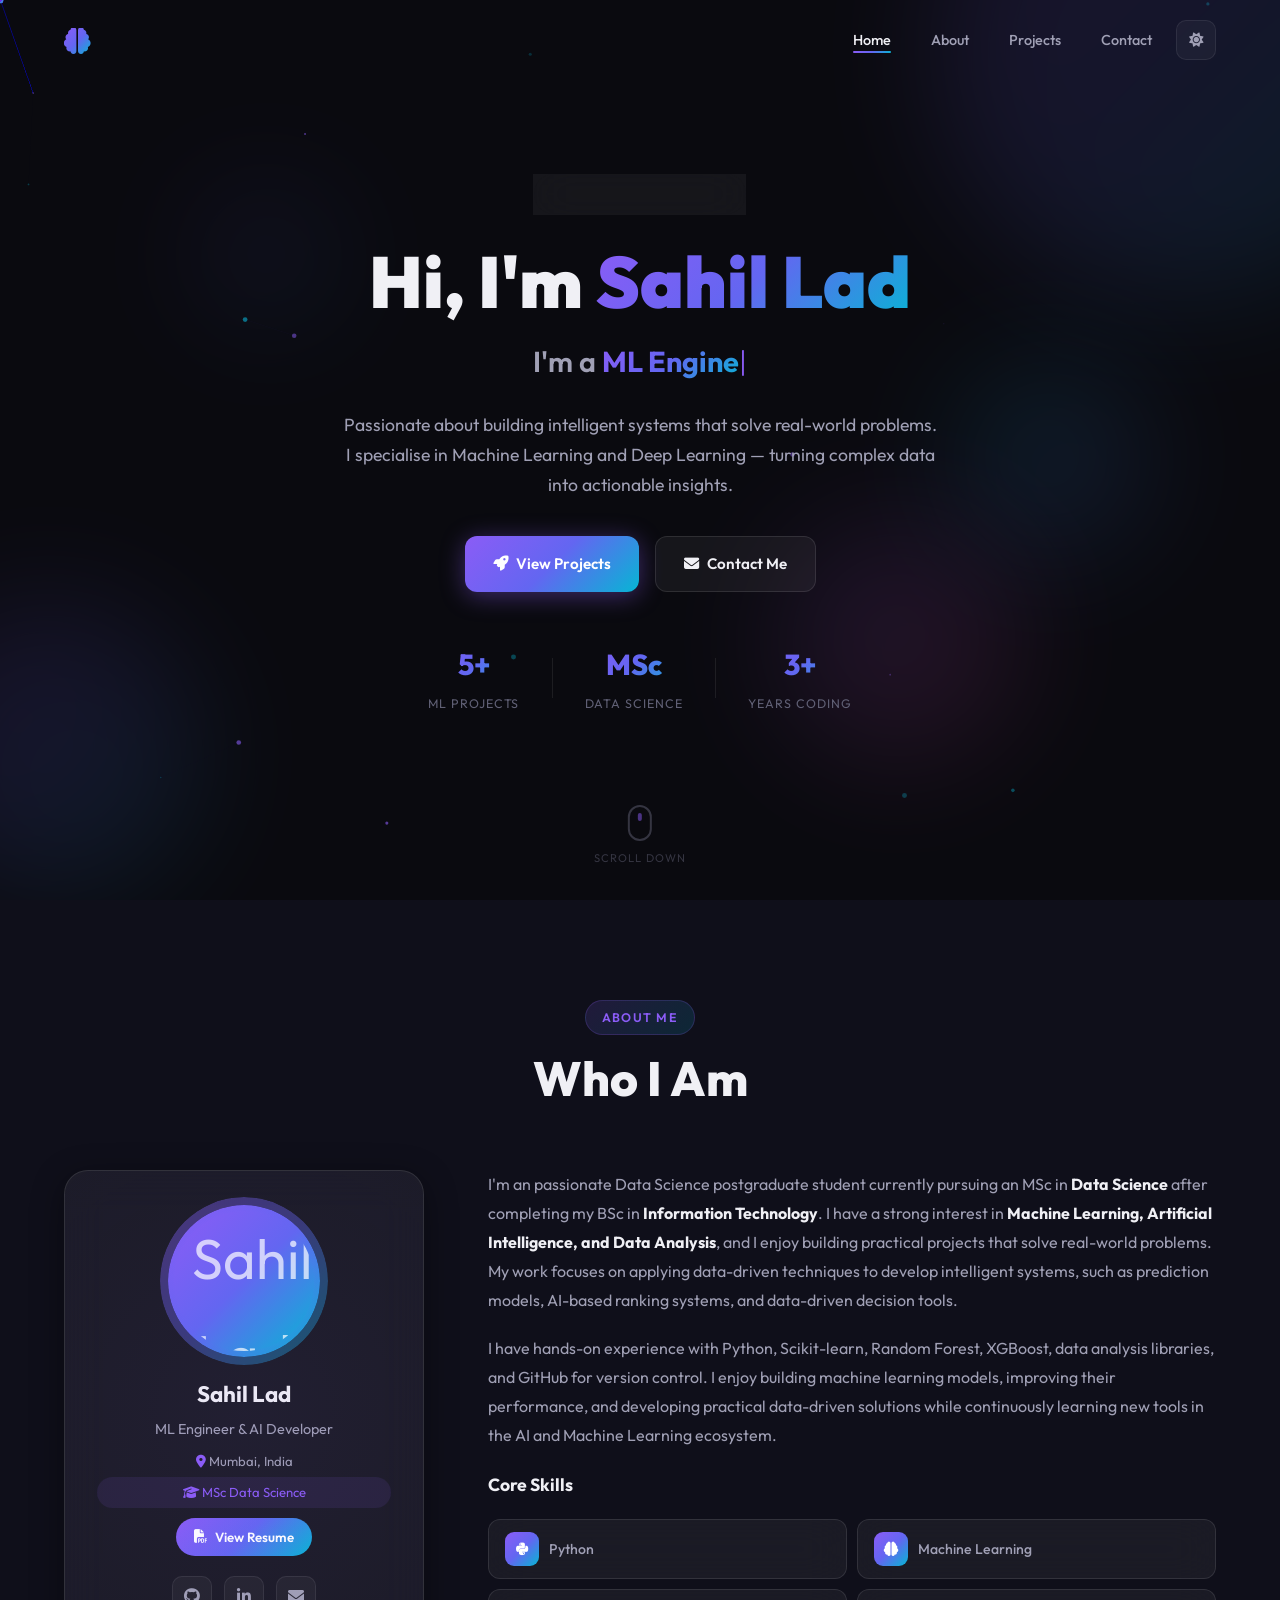
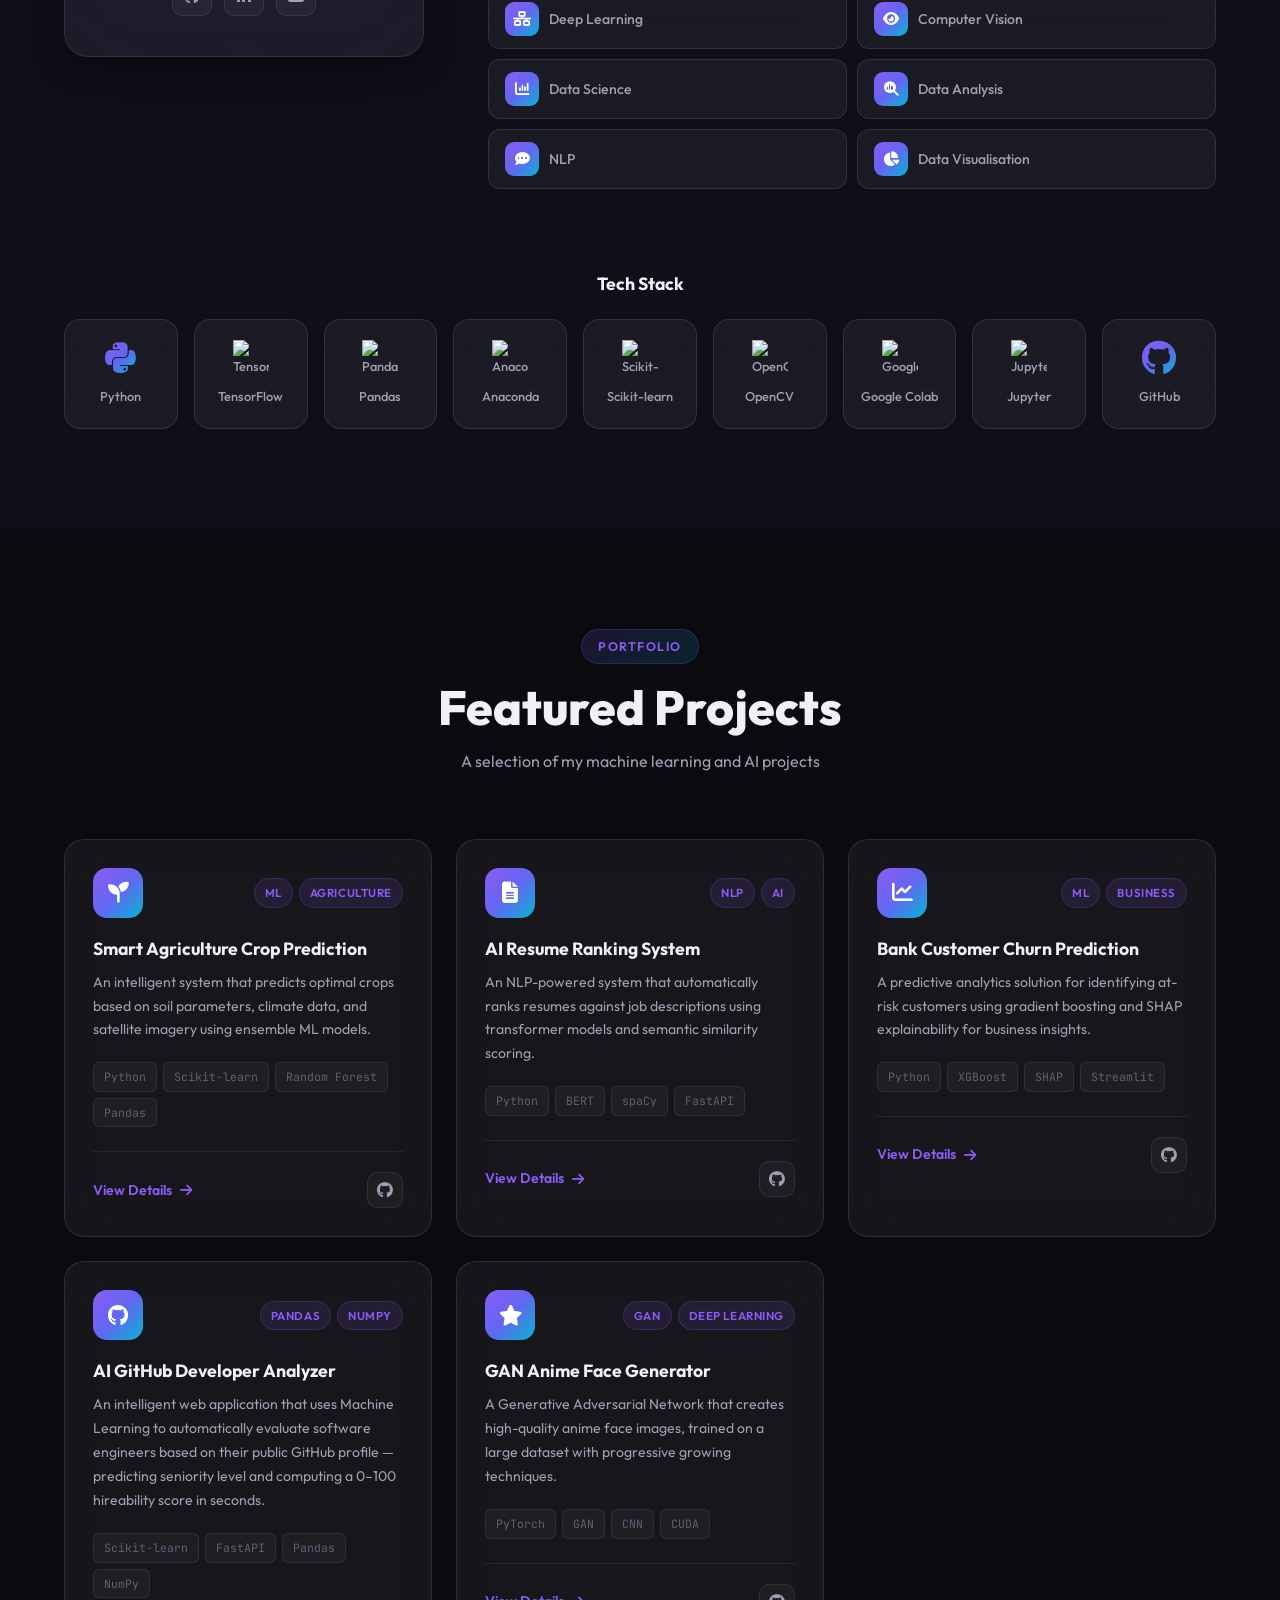
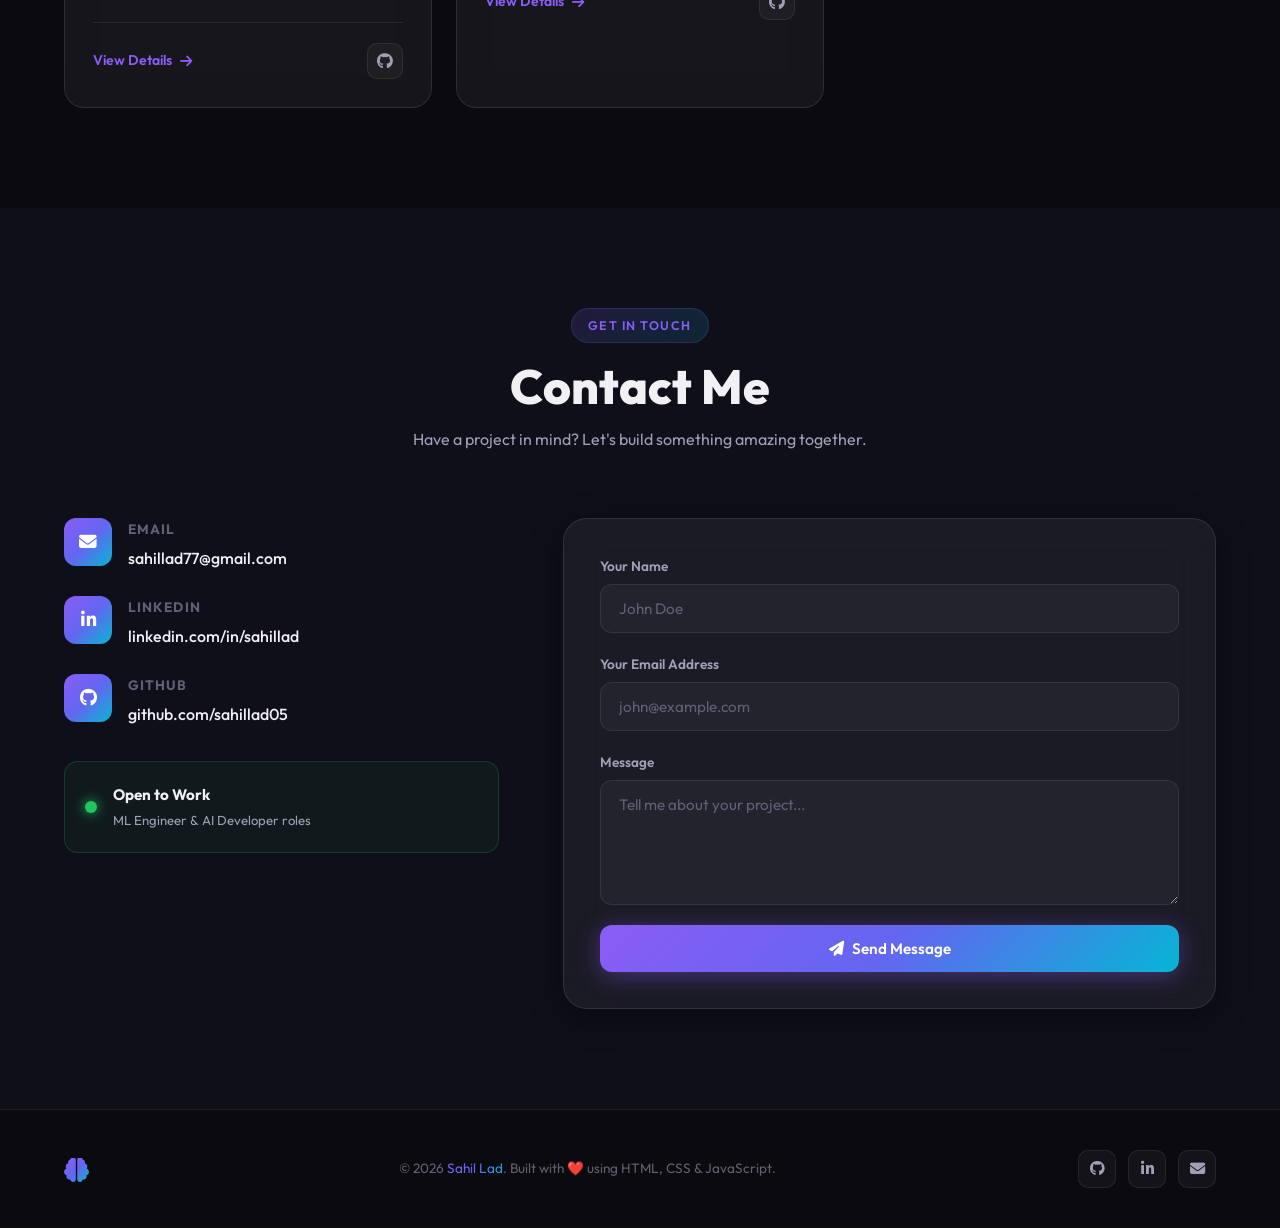
==== index.html @ 6b4c17e3 "my-portfolio" ====
<!DOCTYPE html>
<html lang="en" data-theme="dark">

<head>
  <meta charset="UTF-8" />
  <meta name="viewport" content="width=device-width, initial-scale=1.0" />
  <meta name="description"
    content="Sahil Lad – ML Engineer & AI Developer. Explore projects in Machine Learning, Deep Learning, Computer Vision, and Data Science." />
  <title>Sahil Lad | ML Engineer & AI Developer</title>

  <!-- Google Fonts -->
  <link rel="preconnect" href="https://fonts.googleapis.com" />
  <link rel="preconnect" href="https://fonts.gstatic.com" crossorigin />
  <link
    href="https://fonts.googleapis.com/css2?family=Outfit:wght@300;400;500;600;700;800;900&family=JetBrains+Mono:wght@400;500&display=swap"
    rel="stylesheet" />

  <!-- Font Awesome for icons -->
  <link rel="stylesheet" href="https://cdnjs.cloudflare.com/ajax/libs/font-awesome/6.5.0/css/all.min.css" />

  <link rel="stylesheet" href="style.css" />
</head>

<body>

  <!-- ═══════════════════════════════════════════════
       LOADING SCREEN
  ═══════════════════════════════════════════════ -->
  <div id="loader" class="loader">
    <div class="loader-inner">
      <div class="loader-ring"></div>
      <div class="loader-ring"></div>
      <div class="loader-ring"></div>

    </div>
  </div>

  <!-- ═══════════════════════════════════════════════
       NAVIGATION
  ═══════════════════════════════════════════════ -->
  <nav id="navbar" class="navbar">
    <div class="nav-inner">
      <a href="#hero" class="nav-logo">
        <i class="fa-solid fa-brain logo-icon"></i>
      </a>

      <ul class="nav-links" id="nav-links">
        <li><a href="#hero" class="nav-link active">Home</a></li>
        <li><a href="#about" class="nav-link">About</a></li>
        <li><a href="#projects" class="nav-link">Projects</a></li>
        <li><a href="#contact" class="nav-link">Contact</a></li>
        <li>
          <button id="theme-toggle" class="theme-btn" aria-label="Toggle dark mode">
            <i class="fa-solid fa-moon" id="theme-icon"></i>
          </button>
        </li>
      </ul>

      <button class="hamburger" id="hamburger" aria-label="Open menu">
        <span></span><span></span><span></span>
      </button>
    </div>
  </nav>

  <!-- Mobile Menu Overlay -->
  <div class="mobile-overlay" id="mobile-overlay"></div>

  <!-- ═══════════════════════════════════════════════
       HERO SECTION
  ═══════════════════════════════════════════════ -->
  <section id="hero" class="hero">
    <!-- Canvas Particles Background -->
    <canvas id="particles-canvas"></canvas>

    <!-- Floating 3D Shapes -->
    <div class="floating-shapes">
      <div class="shape shape-1"></div>
      <div class="shape shape-2"></div>
      <div class="shape shape-3"></div>
      <div class="shape shape-4"></div>
      <div class="shape shape-5"></div>
    </div>

    <div class="hero-content" data-parallax="0.3">
      <div class="hero-badge">
        <span class="badge-dot"></span>
        Available for opportunities
      </div>

      <h1 class="hero-name">
        Hi, I'm <span class="gradient-text">Sahil Lad</span>
      </h1>

      <div class="hero-title-wrapper">
        <span class="hero-title-static">I'm a&nbsp;</span>
        <span id="typing-text" class="hero-title-typed"></span>
        <span class="cursor">|</span>
      </div>

      <p class="hero-description">
        Passionate about building intelligent systems that solve real-world problems.
        I specialise in Machine Learning and Deep Learning —
        turning complex data into actionable insights.
      </p>

      <div class="hero-buttons">
        <a href="#projects" class="btn btn-primary">
          <i class="fa-solid fa-rocket"></i> View Projects
        </a>
        <a href="#contact" class="btn btn-secondary">
          <i class="fa-solid fa-envelope"></i> Contact Me
        </a>
      </div>

      <div class="hero-stats">
        <div class="stat-item">
          <span class="stat-num">5+</span>
          <span class="stat-label">ML Projects</span>
        </div>
        <div class="stat-divider"></div>
        <div class="stat-item">
          <span class="stat-num">MSc</span>
          <span class="stat-label">Data Science</span>
        </div>
        <div class="stat-divider"></div>
        <div class="stat-item">
          <span class="stat-num">3+</span>
          <span class="stat-label">Years Coding</span>
        </div>
      </div>
    </div>

    <!-- Scroll Indicator -->
    <div class="scroll-indicator">
      <div class="scroll-mouse">
        <div class="scroll-wheel"></div>
      </div>
      <span>Scroll Down</span>
    </div>
  </section>

  <!-- ═══════════════════════════════════════════════
       ABOUT SECTION
  ═══════════════════════════════════════════════ -->
  <section id="about" class="section about">
    <div class="container">
      <div class="section-header reveal">
        <span class="section-tag">About Me</span>
        <h2 class="section-title">Who I Am</h2>
      </div>

      <div class="about-grid">
        <!-- Left: Profile -->
        <div class="about-left reveal">
          <div class="profile-card">
            <div class="profile-img-wrapper">
              <div class="profile-img-placeholder">
                <img src="images\profile_photo.jpg" alt="Sahil Lad"
                  style="width:100%;height:100%;object-fit:cover;border-radius:50%;" />
              </div>
              <div class="profile-ring"></div>
              <div class="profile-ring profile-ring-2"></div>
            </div>
            <div class="profile-info">
              <h3 class="profile-name">Sahil Lad</h3>
              <p class="profile-role">ML Engineer & AI Developer</p>
              <p class="profile-location"><i class="fa-solid fa-location-dot"></i> Mumbai, India</p>
              <p class="profile-edu"><i class="fa-solid fa-graduation-cap"></i> MSc Data Science</p>
              <a href="my_resume.pdf" target="_blank" rel="noopener" class="resume-btn">
                <i class="fa-solid fa-file-pdf"></i> View Resume
              </a>
            </div>

            <div class="profile-socials">
              <a href="https://github.com/sahillad05" target="_blank" class="social-link" aria-label="GitHub">
                <i class="fa-brands fa-github"></i>
              </a>
              <a href="www.linkedin.com/in/sahil-lad-046b58271" target="_blank" class="social-link"
                aria-label="LinkedIn">
                <i class="fa-brands fa-linkedin-in"></i>
              </a>
              <a href="https://mail.google.com/mail/?view=cm&fs=1&to=sahillad77@gmail.com" class="social-link"
                aria-label="Email">
                <i class="fa-solid fa-envelope"></i>
              </a>
            </div>
          </div>
        </div>

        <!-- Right: Bio + Skills -->
        <div class="about-right reveal">
          <p class="about-bio">
            I'm an passionate Data Science postgraduate student currently pursuing an MSc in <strong>Data
              Science</strong>
            after completing my BSc in <strong>Information Technology</strong>. I have a strong interest in
            <strong>Machine Learning, Artificial
              Intelligence, and Data Analysis</strong>, and I enjoy building practical projects that solve real-world
            problems. My
            work focuses on applying data-driven techniques to develop intelligent systems, such as prediction models,
            AI-based ranking systems, and data-driven decision tools.
          </p>

          <p class="about-bio">
            I have hands-on experience with Python, Scikit-learn, Random Forest, XGBoost, data analysis libraries, and
            GitHub for version control. I enjoy building machine learning models, improving their performance, and
            developing practical data-driven solutions while continuously learning new tools in the AI and Machine
            Learning ecosystem.
          </p>

          <!-- Skills -->
          <div class="skills-section">
            <h3 class="skills-title">Core Skills</h3>
            <div class="skill-chips">
              <div class="skill-chip">
                <span class="skill-chip-icon"><i class="fa-brands fa-python"></i></span>
                <span>Python</span>
              </div>
              <div class="skill-chip">
                <span class="skill-chip-icon"><i class="fa-solid fa-brain"></i></span>
                <span>Machine Learning</span>
              </div>
              <div class="skill-chip">
                <span class="skill-chip-icon"><i class="fa-solid fa-network-wired"></i></span>
                <span>Deep Learning</span>
              </div>
              <div class="skill-chip">
                <span class="skill-chip-icon"><i class="fa-solid fa-eye"></i></span>
                <span>Computer Vision</span>
              </div>
              <div class="skill-chip">
                <span class="skill-chip-icon"><i class="fa-solid fa-chart-column"></i></span>
                <span>Data Science</span>
              </div>
              <div class="skill-chip">
                <span class="skill-chip-icon"><i class="fa-solid fa-magnifying-glass-chart"></i></span>
                <span>Data Analysis</span>
              </div>
              <div class="skill-chip">
                <span class="skill-chip-icon"><i class="fa-solid fa-comment-dots"></i></span>
                <span>NLP</span>
              </div>
              <div class="skill-chip">
                <span class="skill-chip-icon"><i class="fa-solid fa-chart-pie"></i></span>
                <span>Data Visualisation</span>
              </div>
            </div>
          </div>
        </div>
      </div>

      <!-- Tech Stack Cards -->
      <div class="tech-stack reveal">
        <h3 class="tech-title">Tech Stack</h3>
        <div class="tech-grid">
          <div class="tech-card" data-tilt>
            <i class="fa-brands fa-python tech-icon"></i>
            <span>Python</span>
          </div>
          <div class="tech-card" data-tilt>
            <img src="https://cdn.jsdelivr.net/gh/devicons/devicon/icons/tensorflow/tensorflow-original.svg"
              alt="TensorFlow" class="tech-img" />
            <span>TensorFlow</span>
          </div>
          <div class="tech-card" data-tilt>
            <img src="https://cdn.jsdelivr.net/gh/devicons/devicon/icons/pandas/pandas-original.svg" alt="Pandas"
              class="tech-img" />
            <span>Pandas</span>
          </div>
          <div class="tech-card" data-tilt>
            <img src="https://cdn.jsdelivr.net/gh/devicons/devicon/icons/anaconda/anaconda-original.svg" alt="Anaconda"
              class="tech-img" />
            <span>Anaconda</span>
          </div>
          <div class="tech-card" data-tilt>
            <img src="https://upload.wikimedia.org/wikipedia/commons/0/05/Scikit_learn_logo_small.svg"
              alt="Scikit-learn" class="tech-img" />
            <span>Scikit-learn</span>
          </div>
          <div class="tech-card" data-tilt>
            <img src="https://cdn.jsdelivr.net/gh/devicons/devicon/icons/opencv/opencv-original.svg" alt="OpenCV"
              class="tech-img" />
            <span>OpenCV</span>
          </div>
          <div class="tech-card" data-tilt>
            <img src="https://upload.wikimedia.org/wikipedia/commons/d/d0/Google_Colaboratory_SVG_Logo.svg"
              alt="Google Colab" class="tech-img" />
            <span>Google Colab</span>
          </div>
          <div class="tech-card" data-tilt>
            <img src="https://cdn.jsdelivr.net/gh/devicons/devicon/icons/jupyter/jupyter-original.svg" alt="Jupyter"
              class="tech-img" />
            <span>Jupyter</span>
          </div>
          <div class="tech-card" data-tilt>
            <i class="fa-brands fa-github tech-icon"></i>
            <span>GitHub</span>
          </div>
        </div>
      </div>
    </div>
  </section>

  <!-- ═══════════════════════════════════════════════
       PROJECTS SECTION
  ═══════════════════════════════════════════════ -->
  <section id="projects" class="section projects">
    <div class="container">
      <div class="section-header reveal">
        <span class="section-tag">Portfolio</span>
        <h2 class="section-title">Featured Projects</h2>
        <p class="section-subtitle">A selection of my machine learning and AI projects</p>
      </div>

      <div class="projects-grid">

        <!-- Project 1 -->
        <div class="project-card reveal" data-tilt>
          <div class="card-glow"></div>
          <div class="card-header">
            <div class="card-icon-wrap">
              <i class="fa-solid fa-seedling card-icon"></i>
            </div>
            <div class="card-tags">
              <span class="tag">ML</span>
              <span class="tag">Agriculture</span>
            </div>
          </div>
          <h3 class="card-title">Smart Agriculture Crop Prediction</h3>
          <p class="card-desc">
            An intelligent system that predicts optimal crops based on soil parameters,
            climate data, and satellite imagery using ensemble ML models.
          </p>
          <div class="card-tech">
            <span class="tech-tag">Python</span>
            <span class="tech-tag">Scikit-learn</span>
            <span class="tech-tag">Random Forest</span>
            <span class="tech-tag">Pandas</span>
          </div>
          <div class="card-footer">
            <a href="projects/smart-agriculture.html" class="btn-card">
              View Details <i class="fa-solid fa-arrow-right"></i>
            </a>
            <a href="#" class="btn-card-icon" aria-label="GitHub">
              <i class="fa-brands fa-github"></i>
            </a>
          </div>
        </div>

        <!-- Project 2 -->
        <div class="project-card reveal" data-tilt>
          <div class="card-glow"></div>
          <div class="card-header">
            <div class="card-icon-wrap">
              <i class="fa-solid fa-file-lines card-icon"></i>
            </div>
            <div class="card-tags">
              <span class="tag">NLP</span>
              <span class="tag">AI</span>
            </div>
          </div>
          <h3 class="card-title">AI Resume Ranking System</h3>
          <p class="card-desc">
            An NLP-powered system that automatically ranks resumes against job descriptions
            using transformer models and semantic similarity scoring.
          </p>
          <div class="card-tech">
            <span class="tech-tag">Python</span>
            <span class="tech-tag">BERT</span>
            <span class="tech-tag">spaCy</span>
            <span class="tech-tag">FastAPI</span>
          </div>
          <div class="card-footer">
            <a href="projects/ai-resume-ranking.html" class="btn-card">
              View Details <i class="fa-solid fa-arrow-right"></i>
            </a>
            <a href="#" class="btn-card-icon" aria-label="GitHub">
              <i class="fa-brands fa-github"></i>
            </a>
          </div>
        </div>

        <!-- Project 3 -->
        <div class="project-card reveal" data-tilt>
          <div class="card-glow"></div>
          <div class="card-header">
            <div class="card-icon-wrap">
              <i class="fa-solid fa-chart-line card-icon"></i>
            </div>
            <div class="card-tags">
              <span class="tag">ML</span>
              <span class="tag">Business</span>
            </div>
          </div>
          <h3 class="card-title">Bank Customer Churn Prediction</h3>
          <p class="card-desc">
            A predictive analytics solution for identifying at-risk customers using
            gradient boosting and SHAP explainability for business insights.
          </p>
          <div class="card-tech">
            <span class="tech-tag">Python</span>
            <span class="tech-tag">XGBoost</span>
            <span class="tech-tag">SHAP</span>
            <span class="tech-tag">Streamlit</span>
          </div>
          <div class="card-footer">
            <a href="projects/customer-churn.html" class="btn-card">
              View Details <i class="fa-solid fa-arrow-right"></i>
            </a>
            <a href="#" class="btn-card-icon" aria-label="GitHub">
              <i class="fa-brands fa-github"></i>
            </a>
          </div>
        </div>

        <!-- Project 4 -->
        <div class="project-card reveal" data-tilt>
          <div class="card-glow"></div>
          <div class="card-header">
            <div class="card-icon-wrap">
              <i class="fa-brands fa-github card-icon"></i>
            </div>
            <div class="card-tags">
              <span class="tag">Pandas</span>
              <span class="tag">NumPy</span>
            </div>
          </div>
          <h3 class="card-title">AI GitHub Developer Analyzer</h3>
          <p class="card-desc">
            An intelligent web application that uses Machine Learning to automatically evaluate software engineers based
            on their public GitHub profile — predicting seniority level and computing a 0–100 hireability score in
            seconds.
          </p>
          <div class="card-tech">
            <span class="tech-tag">Scikit-learn</span>
            <span class="tech-tag">FastAPI</span>
            <span class="tech-tag">Pandas</span>
            <span class="tech-tag">NumPy</span>
          </div>
          <div class="card-footer">
            <a href="projects/ai-github-developer-analyzer.html" class="btn-card">
              View Details <i class="fa-solid fa-arrow-right"></i>
            </a>
            <a href="#" class="btn-card-icon" aria-label="GitHub">
              <i class="fa-brands fa-github"></i>
            </a>
          </div>
        </div>

        <!-- Project 5 -->
        <div class="project-card reveal" data-tilt>
          <div class="card-glow"></div>
          <div class="card-header">
            <div class="card-icon-wrap">
              <i class="fa-solid fa-star card-icon"></i>
            </div>
            <div class="card-tags">
              <span class="tag">GAN</span>
              <span class="tag">Deep Learning</span>
            </div>
          </div>
          <h3 class="card-title">GAN Anime Face Generator</h3>
          <p class="card-desc">
            A Generative Adversarial Network that creates high-quality anime face images,
            trained on a large dataset with progressive growing techniques.
          </p>
          <div class="card-tech">
            <span class="tech-tag">PyTorch</span>
            <span class="tech-tag">GAN</span>
            <span class="tech-tag">CNN</span>
            <span class="tech-tag">CUDA</span>
          </div>
          <div class="card-footer">
            <a href="projects/gan-anime-face.html" class="btn-card">
              View Details <i class="fa-solid fa-arrow-right"></i>
            </a>
            <a href="#" class="btn-card-icon" aria-label="GitHub">
              <i class="fa-brands fa-github"></i>
            </a>
          </div>
        </div>

      </div><!-- /projects-grid -->
    </div>
  </section>

  <!-- ═══════════════════════════════════════════════
       CONTACT SECTION
  ═══════════════════════════════════════════════ -->
  <section id="contact" class="section contact">
    <div class="container">
      <div class="section-header reveal">
        <span class="section-tag">Get In Touch</span>
        <h2 class="section-title">Contact Me</h2>
        <p class="section-subtitle">Have a project in mind? Let's build something amazing together.</p>
      </div>

      <div class="contact-grid">
        <!-- Left: Info -->
        <div class="contact-info reveal">
          <div class="contact-item">
            <div class="contact-icon">
              <i class="fa-solid fa-envelope"></i>
            </div>
            <div>
              <h4>Email</h4>
              <a href="https://mail.google.com/mail/?view=cm&fs=1&to=sahillad77@gmail.com">sahillad77@gmail.com</a>
            </div>
          </div>
          <div class="contact-item">
            <div class="contact-icon">
              <i class="fa-brands fa-linkedin-in"></i>
            </div>
            <div>
              <h4>LinkedIn</h4>
              <a href="https://www.linkedin.com/in/sahil-lad-046b58271/">linkedin.com/in/sahillad</a>
            </div>
          </div>
          <div class="contact-item">
            <div class="contact-icon">
              <i class="fa-brands fa-github"></i>
            </div>
            <div>
              <h4>GitHub</h4>
              <a href="https://github.com/sahillad05">github.com/sahillad05</a>
            </div>
          </div>

          <!-- Availability -->
          <div class="availability-card">
            <div class="avail-dot"></div>
            <div>
              <strong>Open to Work</strong>
              <p>ML Engineer & AI Developer roles</p>
            </div>
          </div>
        </div>

        <!-- Right: Form -->
        <div class="contact-form-wrap reveal">
          <form id="contact-form" class="contact-form" novalidate>
            <div class="form-group">
              <label for="name">Your Name</label>
              <input type="text" id="name" name="name" placeholder="John Doe" required />
            </div>
            <div class="form-group">
              <label for="email">Your Email Address</label>
              <input type="email" id="email" name="email" placeholder="john@example.com" required />
            </div>
            <div class="form-group">
              <label for="message">Message</label>
              <textarea id="message" name="message" rows="5" placeholder="Tell me about your project..."
                required></textarea>
            </div>
            <button type="submit" class="btn btn-primary btn-full" id="send-btn">
              <i class="fa-solid fa-paper-plane"></i> Send Message
            </button>
          </form>
        </div>
      </div>
    </div>
  </section>

  <!-- ═══════════════════════════════════════════════
       FOOTER
  ═══════════════════════════════════════════════ -->
  <footer class="footer">
    <div class="footer-inner">
      <div class="footer-logo">
        <i class="fa-solid fa-brain logo-icon"></i>
      </div>
      <p class="footer-copy">
        &copy; 2026 <span class="gradient-text">Sahil Lad</span>. Built with ❤️ using HTML, CSS & JavaScript.
      </p>
      <div class="footer-socials">
        <a href="https://github.com/sahillad05" aria-label="GitHub"><i class="fa-brands fa-github"></i></a>
        <a href="https://www.linkedin.com/in/sahil-lad-046b58271/" aria-label="LinkedIn"><i
            class="fa-brands fa-linkedin-in"></i></a>
        <a href="https://mail.google.com/mail/?view=cm&fs=1&to=sahillad77@gmail.com" aria-label="Email"><i
            class="fa-solid fa-envelope"></i></a>
      </div>
    </div>

    <!-- Back to Top -->
    <button id="back-to-top" class="back-to-top" aria-label="Back to top">
      <i class="fa-solid fa-chevron-up"></i>
    </button>
  </footer>

  <script src="script.js"></script>
</body>

</html>
---- style.css ----
/* ═══════════════════════════════════════════════════════════
   SAHIL LAD PORTFOLIO — style.css
   Modern 3D Portfolio with Glassmorphism & Dark Mode
═══════════════════════════════════════════════════════════ */

/* ─── CSS CUSTOM PROPERTIES ─────────────────────────────── */
:root {
  /* Colors – Dark Mode (default) */
  --bg-primary: #0a0a0f;
  --bg-secondary: #0f0f1a;
  --bg-card: rgba(255, 255, 255, 0.04);
  --bg-card-hover: rgba(255, 255, 255, 0.08);
  --border: rgba(255, 255, 255, 0.08);
  --border-hover: rgba(139, 92, 246, 0.4);

  --text-primary: #f0f0f5;
  --text-secondary: #a0a0b5;
  --text-muted: #606075;

  /* Brand Gradient */
  --grad-start: #8b5cf6;
  --grad-mid: #6366f1;
  --grad-end: #06b6d4;
  --gradient: linear-gradient(135deg, var(--grad-start), var(--grad-mid), var(--grad-end));
  --gradient-subtle: linear-gradient(135deg, rgba(139, 92, 246, 0.15), rgba(6, 182, 212, 0.15));

  /* Glassmorphism */
  --glass-bg: rgba(255, 255, 255, 0.05);
  --glass-border: rgba(255, 255, 255, 0.1);
  --blur: blur(20px);

  /* Shadows */
  --shadow-sm: 0 4px 16px rgba(0, 0, 0, 0.3);
  --shadow-md: 0 8px 32px rgba(0, 0, 0, 0.4);
  --shadow-lg: 0 16px 64px rgba(0, 0, 0, 0.5);
  --shadow-glow: 0 0 40px rgba(139, 92, 246, 0.25);

  /* Typography */
  --font-main: 'Outfit', sans-serif;
  --font-mono: 'JetBrains Mono', monospace;

  /* Spacing */
  --section-py: 100px;
  --container: 1200px;

  /* Transitions */
  --ease: cubic-bezier(0.4, 0, 0.2, 1);
  --ease-out: cubic-bezier(0, 0, 0.2, 1);
  --duration: 300ms;
}

/* Light Mode */
[data-theme="light"] {
  --bg-primary: #f5f5ff;
  --bg-secondary: #ebebfa;
  --bg-card: rgba(255, 255, 255, 0.75);
  --bg-card-hover: rgba(255, 255, 255, 0.95);
  --border: rgba(0, 0, 0, 0.08);
  --border-hover: rgba(139, 92, 246, 0.5);
  --text-primary: #1a1a2e;
  --text-secondary: #4a4a6a;
  --text-muted: #8080a0;
  --glass-bg: rgba(255, 255, 255, 0.6);
  --glass-border: rgba(255, 255, 255, 0.8);
  --shadow-sm: 0 4px 16px rgba(100, 100, 200, 0.1);
  --shadow-md: 0 8px 32px rgba(100, 100, 200, 0.15);
  --shadow-glow: 0 0 40px rgba(139, 92, 246, 0.15);
}

/* ─── RESET & BASE ───────────────────────────────────────── */
*,
*::before,
*::after {
  box-sizing: border-box;
  margin: 0;
  padding: 0;
}

html {
  scroll-behavior: smooth;
  font-size: 16px;
}

body {
  font-family: var(--font-main);
  background-color: var(--bg-primary);
  color: var(--text-primary);
  line-height: 1.7;
  overflow-x: hidden;
  transition: background-color 0.4s var(--ease), color 0.4s var(--ease);
}

a {
  color: inherit;
  text-decoration: none;
}

img {
  max-width: 100%;
  height: auto;
  display: block;
}

button {
  cursor: pointer;
  border: none;
  background: none;
  font-family: inherit;
}

ul {
  list-style: none;
}

/* ─── UTILITIES ──────────────────────────────────────────── */
.container {
  max-width: var(--container);
  margin: 0 auto;
  padding: 0 24px;
}

.gradient-text {
  background: var(--gradient);
  -webkit-background-clip: text;
  -webkit-text-fill-color: transparent;
  background-clip: text;
}

.section {
  padding: var(--section-py) 0;
  position: relative;
}

/* ─── LOADER ─────────────────────────────────────────────── */
.loader {
  position: fixed;
  inset: 0;
  z-index: 9999;
  background: var(--bg-primary);
  display: flex;
  align-items: center;
  justify-content: center;
  transition: opacity 0.6s var(--ease), visibility 0.6s;
}

.loader.hidden {
  opacity: 0;
  visibility: hidden;
  pointer-events: none;
}

.loader-inner {
  position: relative;
  width: 80px;
  height: 80px;
  display: flex;
  align-items: center;
  justify-content: center;
}

.loader-ring {
  position: absolute;
  inset: 0;
  border-radius: 50%;
  border: 2px solid transparent;
  animation: spin 1.2s linear infinite;
}

.loader-ring:nth-child(1) {
  border-top-color: var(--grad-start);
  animation-duration: 1s;
}

.loader-ring:nth-child(2) {
  inset: 10px;
  border-right-color: var(--grad-mid);
  animation-duration: 1.3s;
  animation-direction: reverse;
}

.loader-ring:nth-child(3) {
  inset: 20px;
  border-bottom-color: var(--grad-end);
  animation-duration: 1.6s;
}

.loader-text {
  font-size: 1rem;
  font-weight: 700;
  background: var(--gradient);
  -webkit-background-clip: text;
  -webkit-text-fill-color: transparent;
  background-clip: text;
  font-family: var(--font-mono);
}

@keyframes spin {
  to {
    transform: rotate(360deg);
  }
}

/* ─── NAVBAR ─────────────────────────────────────────────── */
.navbar {
  position: fixed;
  top: 0;
  left: 0;
  right: 0;
  z-index: 1000;
  padding: 20px 0;
  transition: all 0.4s var(--ease);
}

.navbar.scrolled {
  padding: 12px 0;
  background: rgba(10, 10, 15, 0.85);
  backdrop-filter: var(--blur);
  -webkit-backdrop-filter: var(--blur);
  border-bottom: 1px solid var(--border);
  box-shadow: var(--shadow-sm);
}

[data-theme="light"] .navbar.scrolled {
  background: rgba(245, 245, 255, 0.85);
}

.nav-inner {
  max-width: var(--container);
  margin: 0 auto;
  padding: 0 24px;
  display: flex;
  align-items: center;
  justify-content: space-between;
}

.nav-logo {
  font-size: 1.4rem;
  font-weight: 800;
  font-family: var(--font-mono);
  color: var(--text-primary);
  transition: opacity 0.3s;
}

.nav-logo:hover {
  opacity: 0.8;
}

.logo-icon {
  background: var(--gradient);
  -webkit-background-clip: text;
  -webkit-text-fill-color: transparent;
  background-clip: text;
  font-size: 1.2em;
  margin-right: 7px;
  vertical-align: middle;
}

.logo-name {
  color: var(--text-primary);
  font-weight: 800;
  letter-spacing: 0.02em;
}

.nav-links {
  display: flex;
  align-items: center;
  gap: 8px;
}

.nav-link {
  position: relative;
  padding: 8px 16px;
  font-size: 0.9rem;
  font-weight: 500;
  color: var(--text-secondary);
  transition: color 0.3s var(--ease);
  border-radius: 8px;
}

.nav-link::after {
  content: '';
  position: absolute;
  bottom: 4px;
  left: 16px;
  right: 16px;
  height: 2px;
  background: var(--gradient);
  border-radius: 2px;
  transform: scaleX(0);
  transition: transform 0.3s var(--ease);
}

.nav-link:hover,
.nav-link.active {
  color: var(--text-primary);
}

.nav-link:hover::after,
.nav-link.active::after {
  transform: scaleX(1);
}

/* Theme Toggle */
.theme-btn {
  width: 40px;
  height: 40px;
  border-radius: 10px;
  background: var(--bg-card);
  border: 1px solid var(--border);
  color: var(--text-secondary);
  font-size: 0.9rem;
  transition: all 0.3s var(--ease);
  display: flex;
  align-items: center;
  justify-content: center;
}

.theme-btn:hover {
  color: var(--grad-start);
  border-color: var(--grad-start);
  box-shadow: 0 0 16px rgba(139, 92, 246, 0.2);
}

/* Hamburger */
.hamburger {
  display: none;
  flex-direction: column;
  gap: 5px;
  padding: 8px;
  z-index: 1100;
}

.hamburger span {
  display: block;
  width: 24px;
  height: 2px;
  background: var(--text-primary);
  border-radius: 2px;
  transition: all 0.3s var(--ease);
}

.hamburger.open span:nth-child(1) {
  transform: translateY(7px) rotate(45deg);
}

.hamburger.open span:nth-child(2) {
  opacity: 0;
  transform: scaleX(0);
}

.hamburger.open span:nth-child(3) {
  transform: translateY(-7px) rotate(-45deg);
}

/* Mobile Overlay */
.mobile-overlay {
  display: none;
  position: fixed;
  inset: 0;
  background: rgba(0, 0, 0, 0.5);
  z-index: 900;
  backdrop-filter: blur(4px);
  -webkit-backdrop-filter: blur(4px);
}

.mobile-overlay.active {
  display: block;
}

/* ─── HERO ───────────────────────────────────────────────── */
.hero {
  position: relative;
  min-height: 100vh;
  display: flex;
  align-items: center;
  overflow: hidden;
}

#particles-canvas {
  position: absolute;
  inset: 0;
  width: 100%;
  height: 100%;
  pointer-events: none;
}

/* Floating Shapes */
.floating-shapes {
  position: absolute;
  inset: 0;
  pointer-events: none;
  overflow: hidden;
}

.shape {
  position: absolute;
  border-radius: 50%;
  background: var(--gradient);
  filter: blur(60px);
  opacity: 0.12;
  animation: float-shape 8s ease-in-out infinite;
}

[data-theme="light"] .shape {
  opacity: 0.08;
}

.shape-1 {
  width: 500px;
  height: 500px;
  top: -200px;
  right: -150px;
  animation-delay: 0s;
}

.shape-2 {
  width: 300px;
  height: 300px;
  bottom: 0;
  left: -100px;
  animation-delay: -3s;
}

.shape-3 {
  width: 200px;
  height: 200px;
  top: 40%;
  right: 10%;
  animation-delay: -5s;
  background: linear-gradient(135deg, #06b6d4, #6366f1);
}

.shape-4 {
  width: 150px;
  height: 150px;
  top: 20%;
  left: 15%;
  animation-delay: -2s;
  opacity: 0.08;
}

.shape-5 {
  width: 250px;
  height: 250px;
  bottom: 15%;
  right: 20%;
  animation-delay: -6s;
  background: linear-gradient(135deg, #8b5cf6, #ec4899);
}

@keyframes float-shape {

  0%,
  100% {
    transform: translateY(0) rotate(0deg) scale(1);
  }

  33% {
    transform: translateY(-30px) rotate(5deg) scale(1.05);
  }

  66% {
    transform: translateY(20px) rotate(-3deg) scale(0.95);
  }
}

/* Hero Content */
.hero-content {
  position: relative;
  z-index: 2;
  max-width: 800px;
  padding: 120px 24px 130px;
  margin: 0 auto;
  text-align: center;
}

.hero-badge {
  display: inline-flex;
  align-items: center;
  gap: 8px;
  padding: 8px 18px;
  background: var(--glass-bg);
  border: 1px solid var(--glass-border);
  border-radius: 50px;
  font-size: 0.82rem;
  font-weight: 500;
  color: var(--text-secondary);
  backdrop-filter: var(--blur);
  -webkit-backdrop-filter: var(--blur);
  margin-bottom: 28px;
  animation: fadeInDown 0.8s var(--ease) both;
  animation-delay: 0.3s;
}

.badge-dot {
  width: 8px;
  height: 8px;
  background: #22c55e;
  border-radius: 50%;
  box-shadow: 0 0 8px #22c55e;
  animation: pulse-dot 2s ease-in-out infinite;
}

@keyframes pulse-dot {

  0%,
  100% {
    box-shadow: 0 0 8px #22c55e;
  }

  50% {
    box-shadow: 0 0 20px #22c55e;
  }
}

.hero-name {
  font-size: clamp(2.5rem, 7vw, 4.5rem);
  font-weight: 900;
  line-height: 1.1;
  margin-bottom: 16px;
  animation: fadeInUp 0.8s var(--ease) both;
  animation-delay: 0.5s;
}

.hero-title-wrapper {
  display: flex;
  align-items: center;
  justify-content: center;
  gap: 0;
  font-size: clamp(1.2rem, 3vw, 1.8rem);
  font-weight: 600;
  color: var(--text-secondary);
  margin-bottom: 24px;
  min-height: 2.5rem;
  animation: fadeInUp 0.8s var(--ease) both;
  animation-delay: 0.7s;
}

.hero-title-static {
  color: var(--text-secondary);
}

.hero-title-typed {
  background: var(--gradient);
  -webkit-background-clip: text;
  -webkit-text-fill-color: transparent;
  background-clip: text;
  font-weight: 700;
}

.cursor {
  display: inline-block;
  color: var(--grad-start);
  animation: blink 1s step-end infinite;
  font-weight: 300;
  -webkit-text-fill-color: var(--grad-start);
}

@keyframes blink {

  0%,
  100% {
    opacity: 1;
  }

  50% {
    opacity: 0;
  }
}

.hero-description {
  font-size: clamp(0.95rem, 2vw, 1.1rem);
  color: var(--text-secondary);
  max-width: 600px;
  margin: 0 auto 36px;
  animation: fadeInUp 0.8s var(--ease) both;
  animation-delay: 0.9s;
}

.hero-buttons {
  display: flex;
  gap: 16px;
  justify-content: center;
  flex-wrap: wrap;
  margin-bottom: 48px;
  animation: fadeInUp 0.8s var(--ease) both;
  animation-delay: 1.1s;
}

/* ─── BUTTONS ────────────────────────────────────────────── */
.btn {
  display: inline-flex;
  align-items: center;
  gap: 8px;
  padding: 14px 28px;
  border-radius: 12px;
  font-size: 0.95rem;
  font-weight: 600;
  transition: all 0.3s var(--ease);
  position: relative;
  overflow: hidden;
}

.btn::before {
  content: '';
  position: absolute;
  inset: 0;
  opacity: 0;
  transition: opacity 0.3s;
}

.btn:hover::before {
  opacity: 1;
}

.btn-primary {
  background: var(--gradient);
  color: #fff;
  box-shadow: 0 4px 24px rgba(139, 92, 246, 0.4);
}

.btn-primary::before {
  background: rgba(255, 255, 255, 0.1);
}

.btn-primary:hover {
  transform: translateY(-2px);
  box-shadow: 0 8px 32px rgba(139, 92, 246, 0.5);
}

.btn-primary:active {
  transform: translateY(0);
}

.btn-secondary {
  background: var(--glass-bg);
  color: var(--text-primary);
  border: 1px solid var(--glass-border);
  backdrop-filter: var(--blur);
  -webkit-backdrop-filter: var(--blur);
}

.btn-secondary::before {
  background: var(--gradient-subtle);
}

.btn-secondary:hover {
  transform: translateY(-2px);
  border-color: var(--grad-start);
  box-shadow: 0 8px 32px rgba(139, 92, 246, 0.2);
}

.btn-full {
  width: 100%;
  justify-content: center;
}

/* Hero Stats */
.hero-stats {
  display: flex;
  align-items: center;
  justify-content: center;
  gap: 32px;
  animation: fadeInUp 0.8s var(--ease) both;
  animation-delay: 1.3s;
}

.stat-item {
  text-align: center;
}

.stat-num {
  display: block;
  font-size: 1.8rem;
  font-weight: 800;
  background: var(--gradient);
  -webkit-background-clip: text;
  -webkit-text-fill-color: transparent;
  background-clip: text;
}

.stat-label {
  font-size: 0.78rem;
  color: var(--text-muted);
  text-transform: uppercase;
  letter-spacing: 0.08em;
}

.stat-divider {
  width: 1px;
  height: 40px;
  background: var(--border);
}

/* Scroll Indicator */
.scroll-indicator {
  position: absolute;
  bottom: 32px;
  left: 50%;
  transform: translateX(-50%);
  display: flex;
  flex-direction: column;
  align-items: center;
  gap: 8px;
  opacity: 0.5;
  animation: fadeIn 1s ease both 2s;
}

.scroll-mouse {
  width: 24px;
  height: 36px;
  border: 2px solid var(--text-muted);
  border-radius: 12px;
  display: flex;
  align-items: flex-start;
  justify-content: center;
  padding-top: 6px;
}

.scroll-wheel {
  width: 4px;
  height: 8px;
  background: var(--grad-start);
  border-radius: 2px;
  animation: scroll-wheel 2s ease-in-out infinite;
}

@keyframes scroll-wheel {
  0% {
    transform: translateY(0);
    opacity: 1;
  }

  100% {
    transform: translateY(10px);
    opacity: 0;
  }
}

.scroll-indicator span {
  font-size: 0.7rem;
  letter-spacing: 0.1em;
  text-transform: uppercase;
  color: var(--text-muted);
}

/* ─── SECTION HEADER ─────────────────────────────────────── */
.section-header {
  text-align: center;
  margin-bottom: 64px;
}

.section-tag {
  display: inline-block;
  padding: 6px 16px;
  background: var(--gradient-subtle);
  border: 1px solid rgba(139, 92, 246, 0.2);
  border-radius: 50px;
  font-size: 0.78rem;
  font-weight: 600;
  text-transform: uppercase;
  letter-spacing: 0.12em;
  color: var(--grad-start);
  margin-bottom: 16px;
}

.section-title {
  font-size: clamp(2rem, 5vw, 3rem);
  font-weight: 800;
  line-height: 1.15;
}

.section-subtitle {
  margin-top: 12px;
  font-size: 1rem;
  color: var(--text-secondary);
}

/* ─── ABOUT SECTION ──────────────────────────────────────── */
.about {
  background: var(--bg-secondary);
}

.about-grid {
  display: grid;
  grid-template-columns: 360px 1fr;
  gap: 64px;
  align-items: start;
  margin-bottom: 80px;
}

/* Profile Card */
.profile-card {
  background: var(--glass-bg);
  border: 1px solid var(--glass-border);
  border-radius: 24px;
  padding: 40px 32px;
  text-align: center;
  backdrop-filter: var(--blur);
  -webkit-backdrop-filter: var(--blur);
  box-shadow: var(--shadow-md);
  position: relative;
  overflow: hidden;
}

.profile-card::before {
  content: '';
  position: absolute;
  top: -50%;
  left: -50%;
  width: 200%;
  height: 200%;
  background: radial-gradient(circle, rgba(139, 92, 246, 0.06) 0%, transparent 70%);
  pointer-events: none;
}

.profile-img-wrapper {
  position: relative;
  width: 140px;
  height: 140px;
  margin: 0 auto 24px;
}

.profile-img-placeholder {
  width: 100%;
  height: 100%;
  border-radius: 50%;
  background: var(--gradient);
  display: flex;
  align-items: center;
  justify-content: center;
  font-size: 3.5rem;
  color: rgba(255, 255, 255, 0.7);
  position: relative;
  z-index: 1;
}

.profile-ring {
  position: absolute;
  inset: -6px;
  border-radius: 50%;
  background: var(--gradient);
  z-index: 0;
  animation: spin 6s linear infinite;
  -webkit-mask: radial-gradient(circle, transparent 60%, black 61%);
  mask: radial-gradient(circle, transparent 60%, black 61%);
}

.profile-ring-2 {
  inset: -14px;
  animation-duration: 10s;
  animation-direction: reverse;
  opacity: 0.4;
}

.profile-name {
  font-size: 1.4rem;
  font-weight: 700;
  margin-bottom: 4px;
}

.profile-role {
  color: var(--text-secondary);
  font-size: 0.9rem;
  margin-bottom: 8px;
}

.profile-edu {
  display: flow;
  align-items: center;
  gap: 6px;
  font-size: 0.82rem;
  color: var(--grad-start);
  background: rgba(139, 92, 246, 0.1);
  padding: 4px 12px;
  border-radius: 50px;
  margin-bottom: 10px;
}

.profile-location {
  display: flow;
  align-items: center;
  gap: 6px;
  font-size: 0.82rem;
  color: var(--text-secondary);
  margin-bottom: 5px;
}

.profile-location i {
  color: var(--grad-start);
}

.resume-btn {
  display: inline-flex;
  align-items: center;
  gap: 8px;
  font-size: 0.83rem;
  font-weight: 600;
  padding: 8px 18px;
  border-radius: 50px;
  background: var(--gradient);
  color: #fff;
  transition: opacity 0.25s, transform 0.25s;
  margin-bottom: 20px;
}

.resume-btn:hover {
  opacity: 0.85;
  transform: translateY(-2px);
}

.profile-socials {
  display: flex;
  justify-content: center;
  gap: 12px;
}

.social-link {
  width: 40px;
  height: 40px;
  display: flex;
  align-items: center;
  justify-content: center;
  border-radius: 10px;
  background: var(--bg-card);
  border: 1px solid var(--border);
  color: var(--text-secondary);
  font-size: 1rem;
  transition: all 0.3s var(--ease);
}

.social-link:hover {
  background: var(--gradient);
  color: #fff;
  border-color: transparent;
  transform: translateY(-3px);
  box-shadow: 0 8px 20px rgba(139, 92, 246, 0.35);
}

/* About Bio */
.about-bio {
  color: var(--text-secondary);
  margin-bottom: 20px;
  font-size: 1rem;
  line-height: 1.8;
}

.about-bio strong {
  color: var(--text-primary);
}

/* Skills */
.skills-title,
.tech-title {
  font-size: 1.1rem;
  font-weight: 700;
  margin-bottom: 20px;
  color: var(--text-primary);
}

/* Skill Chips Grid */
.skill-chips {
  display: grid;
  grid-template-columns: repeat(2, 1fr);
  gap: 10px;
}

.skill-chip {
  display: flex;
  align-items: center;
  gap: 10px;
  padding: 12px 16px;
  background: var(--glass-bg);
  border: 1px solid var(--glass-border);
  border-radius: 12px;
  backdrop-filter: var(--blur);
  -webkit-backdrop-filter: var(--blur);
  font-size: 0.88rem;
  font-weight: 500;
  color: var(--text-secondary);
  transition: all 0.3s var(--ease);
  cursor: default;
}

.skill-chip:hover {
  border-color: var(--border-hover);
  background: var(--bg-card-hover);
  color: var(--text-primary);
  transform: translateY(-2px);
  box-shadow: 0 6px 20px rgba(139, 92, 246, 0.15);
}

.skill-chip-icon {
  width: 34px;
  height: 34px;
  flex-shrink: 0;
  border-radius: 9px;
  background: var(--gradient);
  display: flex;
  align-items: center;
  justify-content: center;
  font-size: 0.9rem;
  color: #fff;
}


/* Tech Stack */
.tech-stack {
  text-align: center;
}

.tech-grid {
  display: grid;
  grid-template-columns: repeat(auto-fill, minmax(110px, 1fr));
  gap: 16px;
}

.tech-card {
  display: flex;
  flex-direction: column;
  align-items: center;
  gap: 10px;
  padding: 20px 12px;
  background: var(--glass-bg);
  border: 1px solid var(--glass-border);
  border-radius: 16px;
  backdrop-filter: var(--blur);
  -webkit-backdrop-filter: var(--blur);
  cursor: default;
  transition: all 0.3s var(--ease);
  font-size: 0.8rem;
  font-weight: 500;
  color: var(--text-secondary);
}

.tech-card:hover {
  border-color: var(--border-hover);
  background: var(--bg-card-hover);
  transform: translateY(-4px);
  box-shadow: var(--shadow-glow);
  color: var(--text-primary);
}

.tech-icon {
  font-size: 2.2rem;
  background: var(--gradient);
  -webkit-background-clip: text;
  -webkit-text-fill-color: transparent;
  background-clip: text;
}

.tech-img {
  width: 36px;
  height: 36px;
  object-fit: contain;
}

/* ─── PROJECTS SECTION ───────────────────────────────────── */
.projects {
  background: var(--bg-primary);
}

.projects-grid {
  display: grid;
  grid-template-columns: repeat(3, 1fr);
  gap: 24px;
}

/* Project Card */
.project-card {
  position: relative;
  background: var(--glass-bg);
  border: 1px solid var(--glass-border);
  border-radius: 20px;
  padding: 28px;
  backdrop-filter: var(--blur);
  -webkit-backdrop-filter: var(--blur);
  transition: all 0.4s var(--ease);
  overflow: hidden;
  transform-style: preserve-3d;
  cursor: default;
}

.project-card:last-child:nth-child(3n - 2) {
  grid-column: 1 / span 1;
}

.card-glow {
  position: absolute;
  top: -50px;
  left: -50px;
  right: -50px;
  bottom: -50px;
  background: radial-gradient(circle at var(--mouse-x, 50%) var(--mouse-y, 50%), rgba(139, 92, 246, 0.12) 0%, transparent 60%);
  opacity: 0;
  transition: opacity 0.3s;
  pointer-events: none;
}

.project-card:hover .card-glow {
  opacity: 1;
}

.project-card::before {
  content: '';
  position: absolute;
  inset: 0;
  border-radius: 20px;
  padding: 1px;
  background: var(--gradient);
  -webkit-mask: linear-gradient(#fff 0 0) content-box, linear-gradient(#fff 0 0);
  mask: linear-gradient(#fff 0 0) content-box, linear-gradient(#fff 0 0);
  -webkit-mask-composite: xor;
  mask-composite: exclude;
  opacity: 0;
  transition: opacity 0.4s;
  pointer-events: none;
}

.project-card:hover::before {
  opacity: 1;
}

.project-card:hover {
  transform: translateY(-8px) rotateX(2deg);
  box-shadow: var(--shadow-lg), var(--shadow-glow);
}

.card-header {
  display: flex;
  align-items: center;
  justify-content: space-between;
  margin-bottom: 20px;
}

.card-icon-wrap {
  width: 50px;
  height: 50px;
  border-radius: 14px;
  background: var(--gradient);
  display: flex;
  align-items: center;
  justify-content: center;
}

.card-icon {
  font-size: 1.3rem;
  color: #fff;
}

.card-tags {
  display: flex;
  gap: 6px;
  flex-wrap: wrap;
}

.tag {
  padding: 4px 10px;
  background: rgba(139, 92, 246, 0.12);
  border: 1px solid rgba(139, 92, 246, 0.2);
  border-radius: 50px;
  font-size: 0.72rem;
  font-weight: 600;
  color: var(--grad-start);
  text-transform: uppercase;
  letter-spacing: 0.05em;
}

.card-title {
  font-size: 1.1rem;
  font-weight: 700;
  margin-bottom: 10px;
  line-height: 1.3;
}

.card-desc {
  font-size: 0.88rem;
  color: var(--text-secondary);
  line-height: 1.7;
  margin-bottom: 20px;
}

.card-tech {
  display: flex;
  flex-wrap: wrap;
  gap: 6px;
  margin-bottom: 24px;
}

.tech-tag {
  padding: 4px 10px;
  background: var(--bg-card);
  border: 1px solid var(--border);
  border-radius: 6px;
  font-size: 0.72rem;
  font-family: var(--font-mono);
  color: var(--text-muted);
}

.card-footer {
  display: flex;
  align-items: center;
  justify-content: space-between;
  padding-top: 20px;
  border-top: 1px solid var(--border);
}

.btn-card {
  display: inline-flex;
  align-items: center;
  gap: 8px;
  font-size: 0.88rem;
  font-weight: 600;
  color: var(--grad-start);
  transition: gap 0.3s;
}

.btn-card:hover {
  gap: 12px;
}

.btn-card-icon {
  width: 36px;
  height: 36px;
  border-radius: 10px;
  background: var(--bg-card);
  border: 1px solid var(--border);
  display: flex;
  align-items: center;
  justify-content: center;
  color: var(--text-secondary);
  font-size: 1rem;
  transition: all 0.3s;
}

.btn-card-icon:hover {
  background: var(--gradient);
  color: #fff;
  border-color: transparent;
}

/* Last project centred when odd total */
.projects-grid .project-card:last-child:nth-child(even) {
  grid-column: auto;
}

.projects-grid .project-card:last-child:nth-child(3n+2) {
  grid-column: 2 / span 1;
}

/* ─── CONTACT SECTION ────────────────────────────────────── */
.contact {
  background: var(--bg-secondary);
}

.contact-grid {
  display: grid;
  grid-template-columns: 1fr 1.5fr;
  gap: 64px;
  align-items: start;
}

/* Contact Info */
.contact-info {
  display: flex;
  flex-direction: column;
  gap: 24px;
}

.contact-item {
  display: flex;
  align-items: flex-start;
  gap: 16px;
}

.contact-icon {
  width: 48px;
  height: 48px;
  flex-shrink: 0;
  border-radius: 12px;
  background: var(--gradient);
  display: flex;
  align-items: center;
  justify-content: center;
  font-size: 1.1rem;
  color: #fff;
}

.contact-item h4 {
  font-size: 0.85rem;
  text-transform: uppercase;
  letter-spacing: 0.08em;
  color: var(--text-muted);
  margin-bottom: 4px;
}

.contact-item a {
  color: var(--text-primary);
  font-weight: 500;
  transition: color 0.3s;
}

.contact-item a:hover {
  color: var(--grad-start);
}

.availability-card {
  display: flex;
  align-items: center;
  gap: 16px;
  padding: 20px;
  background: rgba(34, 197, 94, 0.06);
  border: 1px solid rgba(34, 197, 94, 0.2);
  border-radius: 14px;
  margin-top: 8px;
}

.avail-dot {
  width: 12px;
  height: 12px;
  background: #22c55e;
  border-radius: 50%;
  box-shadow: 0 0 12px #22c55e;
  flex-shrink: 0;
  animation: pulse-dot 2s ease-in-out infinite;
}

.availability-card strong {
  font-size: 0.95rem;
  display: block;
  margin-bottom: 2px;
}

.availability-card p {
  font-size: 0.82rem;
  color: var(--text-secondary);
}

/* Contact Form */
.contact-form-wrap {
  background: var(--glass-bg);
  border: 1px solid var(--glass-border);
  border-radius: 24px;
  padding: 36px;
  backdrop-filter: var(--blur);
  -webkit-backdrop-filter: var(--blur);
  box-shadow: var(--shadow-md);
}

.contact-form {
  display: flex;
  flex-direction: column;
  gap: 20px;
}

.form-group {
  display: flex;
  flex-direction: column;
  gap: 6px;
}

.form-group label {
  font-size: 0.85rem;
  font-weight: 600;
  color: var(--text-secondary);
}

.form-group input,
.form-group textarea {
  padding: 14px 18px;
  background: var(--bg-card);
  border: 1px solid var(--border);
  border-radius: 12px;
  color: var(--text-primary);
  font-family: var(--font-main);
  font-size: 0.95rem;
  outline: none;
  transition: all 0.3s var(--ease);
  resize: vertical;
}

.form-group input::placeholder,
.form-group textarea::placeholder {
  color: var(--text-muted);
}

.form-group input:focus,
.form-group textarea:focus {
  border-color: var(--grad-start);
  box-shadow: 0 0 0 3px rgba(139, 92, 246, 0.15);
  background: var(--bg-card-hover);
}

/* ─── FOOTER ─────────────────────────────────────────────── */
.footer {
  background: var(--bg-primary);
  border-top: 1px solid var(--border);
  padding: 40px 0;
}

.footer-inner {
  max-width: var(--container);
  margin: 0 auto;
  padding: 0 24px;
  display: flex;
  align-items: center;
  justify-content: space-between;
  flex-wrap: wrap;
  gap: 20px;
}

.footer-logo {
  font-size: 1.3rem;
  font-weight: 800;
  font-family: var(--font-mono);
}

.footer-copy {
  font-size: 0.85rem;
  color: var(--text-muted);
}

.footer-socials {
  display: flex;
  gap: 12px;
}

.footer-socials a {
  width: 38px;
  height: 38px;
  display: flex;
  align-items: center;
  justify-content: center;
  border-radius: 10px;
  background: var(--bg-card);
  border: 1px solid var(--border);
  color: var(--text-secondary);
  font-size: 0.95rem;
  transition: all 0.3s;
}

.footer-socials a:hover {
  background: var(--gradient);
  color: #fff;
  border-color: transparent;
  transform: translateY(-3px);
}

/* Back to Top */
.back-to-top {
  position: fixed;
  bottom: 32px;
  right: 32px;
  width: 48px;
  height: 48px;
  border-radius: 14px;
  background: var(--gradient);
  color: #fff;
  font-size: 1rem;
  display: flex;
  align-items: center;
  justify-content: center;
  box-shadow: 0 8px 24px rgba(139, 92, 246, 0.4);
  opacity: 0;
  visibility: hidden;
  transform: translateY(20px);
  transition: all 0.3s var(--ease);
  z-index: 500;
}

.back-to-top.visible {
  opacity: 1;
  visibility: visible;
  transform: translateY(0);
}

.back-to-top:hover {
  transform: translateY(-4px);
  box-shadow: 0 12px 32px rgba(139, 92, 246, 0.5);
}

/* ─── SCROLL REVEAL ANIMATIONS ───────────────────────────── */
.reveal {
  opacity: 0;
  transform: translateY(40px);
  transition: opacity 0.7s var(--ease), transform 0.7s var(--ease);
}

.reveal.visible {
  opacity: 1;
  transform: translateY(0);
}

/* Stagger delays for project cards */
.projects-grid .project-card:nth-child(1) {
  transition-delay: 0ms;
}

.projects-grid .project-card:nth-child(2) {
  transition-delay: 100ms;
}

.projects-grid .project-card:nth-child(3) {
  transition-delay: 200ms;
}

.projects-grid .project-card:nth-child(4) {
  transition-delay: 300ms;
}

.projects-grid .project-card:nth-child(5) {
  transition-delay: 400ms;
}

/* ─── KEYFRAMES ──────────────────────────────────────────── */
@keyframes fadeInDown {
  from {
    opacity: 0;
    transform: translateY(-20px);
  }

  to {
    opacity: 1;
    transform: translateY(0);
  }
}

@keyframes fadeInUp {
  from {
    opacity: 0;
    transform: translateY(30px);
  }

  to {
    opacity: 1;
    transform: translateY(0);
  }
}

@keyframes fadeIn {
  from {
    opacity: 0;
  }

  to {
    opacity: 0.5;
  }
}

/* ─── RESPONSIVE ─────────────────────────────────────────── */
@media (max-width: 1100px) {
  .projects-grid {
    grid-template-columns: repeat(2, 1fr);
  }

  .projects-grid .project-card:last-child:nth-child(3n+2) {
    grid-column: auto;
  }
}

@media (max-width: 900px) {
  :root {
    --section-py: 70px;
  }

  .about-grid {
    grid-template-columns: 1fr;
    gap: 40px;
  }

  .profile-card {
    max-width: 340px;
    margin: 0 auto;
  }

  .contact-grid {
    grid-template-columns: 1fr;
    gap: 40px;
  }

  .contact-info {
    width: fit-content;
    margin: 0 auto;
  }
}

@media (max-width: 768px) {

  /* Mobile Nav */
  .hamburger {
    display: flex;
  }

  .nav-links {
    position: fixed;
    top: 0;
    right: -100%;
    height: 100vh;
    width: min(320px, 80vw);
    background: var(--bg-secondary);
    border-left: 1px solid var(--border);
    flex-direction: column;
    justify-content: center;
    gap: 8px;
    padding: 32px;
    transition: right 0.4s var(--ease);
    z-index: 1000;
  }

  .nav-links.open {
    right: 0;
  }

  .nav-link {
    font-size: 1.1rem;
    padding: 12px 20px;
    border-radius: 12px;
  }

  .nav-link::after {
    bottom: 6px;
    left: 20px;
    right: 20px;
  }

  .projects-grid {
    grid-template-columns: 1fr;
  }

  .projects-grid .project-card:last-child:nth-child(3n+2) {
    grid-column: auto;
  }

  .hero-stats {
    gap: 20px;
  }

  .stat-num {
    font-size: 1.4rem;
  }

  .footer-inner {
    flex-direction: column;
    text-align: center;
  }
}

@media (max-width: 480px) {
  :root {
    --section-py: 60px;
  }

  .hero-buttons {
    flex-direction: column;
    align-items: center;
  }

  .btn {
    width: 100%;
    justify-content: center;
  }

  .tech-grid {
    grid-template-columns: repeat(3, 1fr);
  }

  .contact-form-wrap {
    padding: 24px;
  }

  .back-to-top {
    bottom: 20px;
    right: 20px;
  }
}
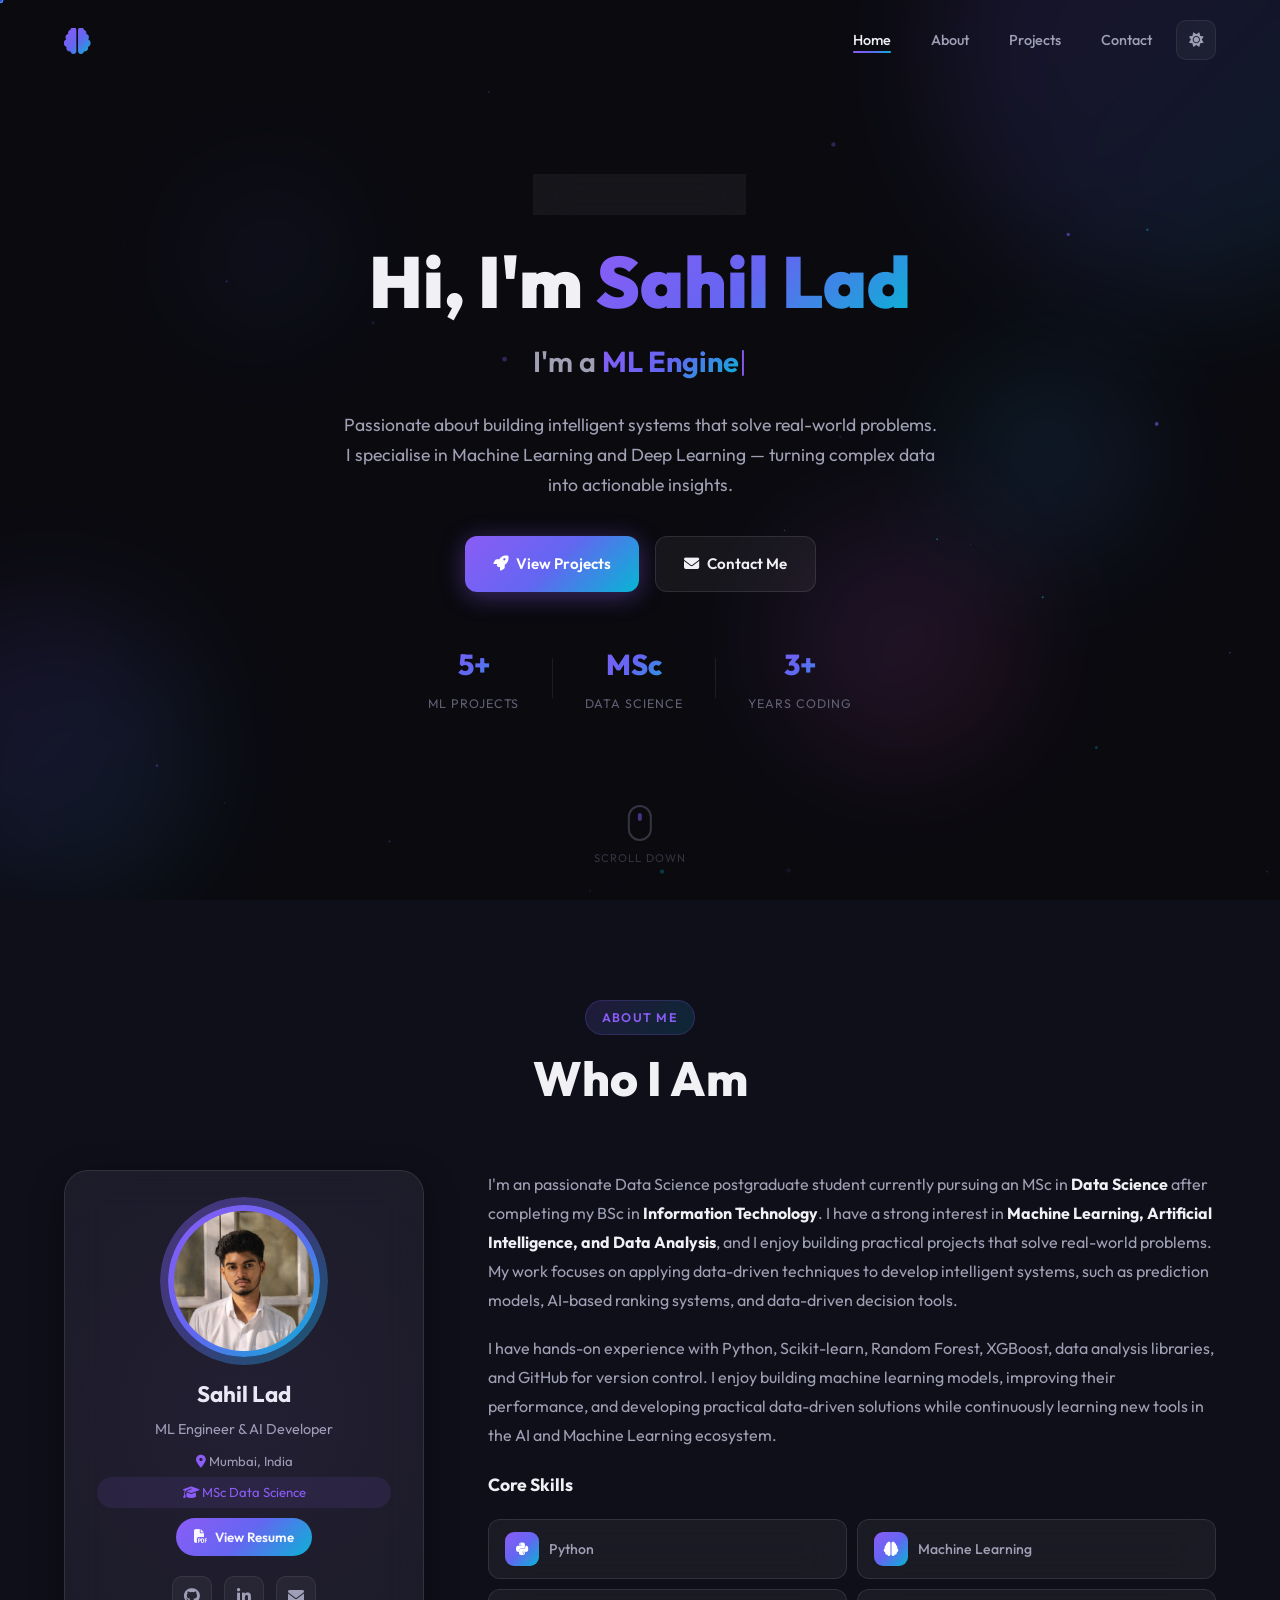
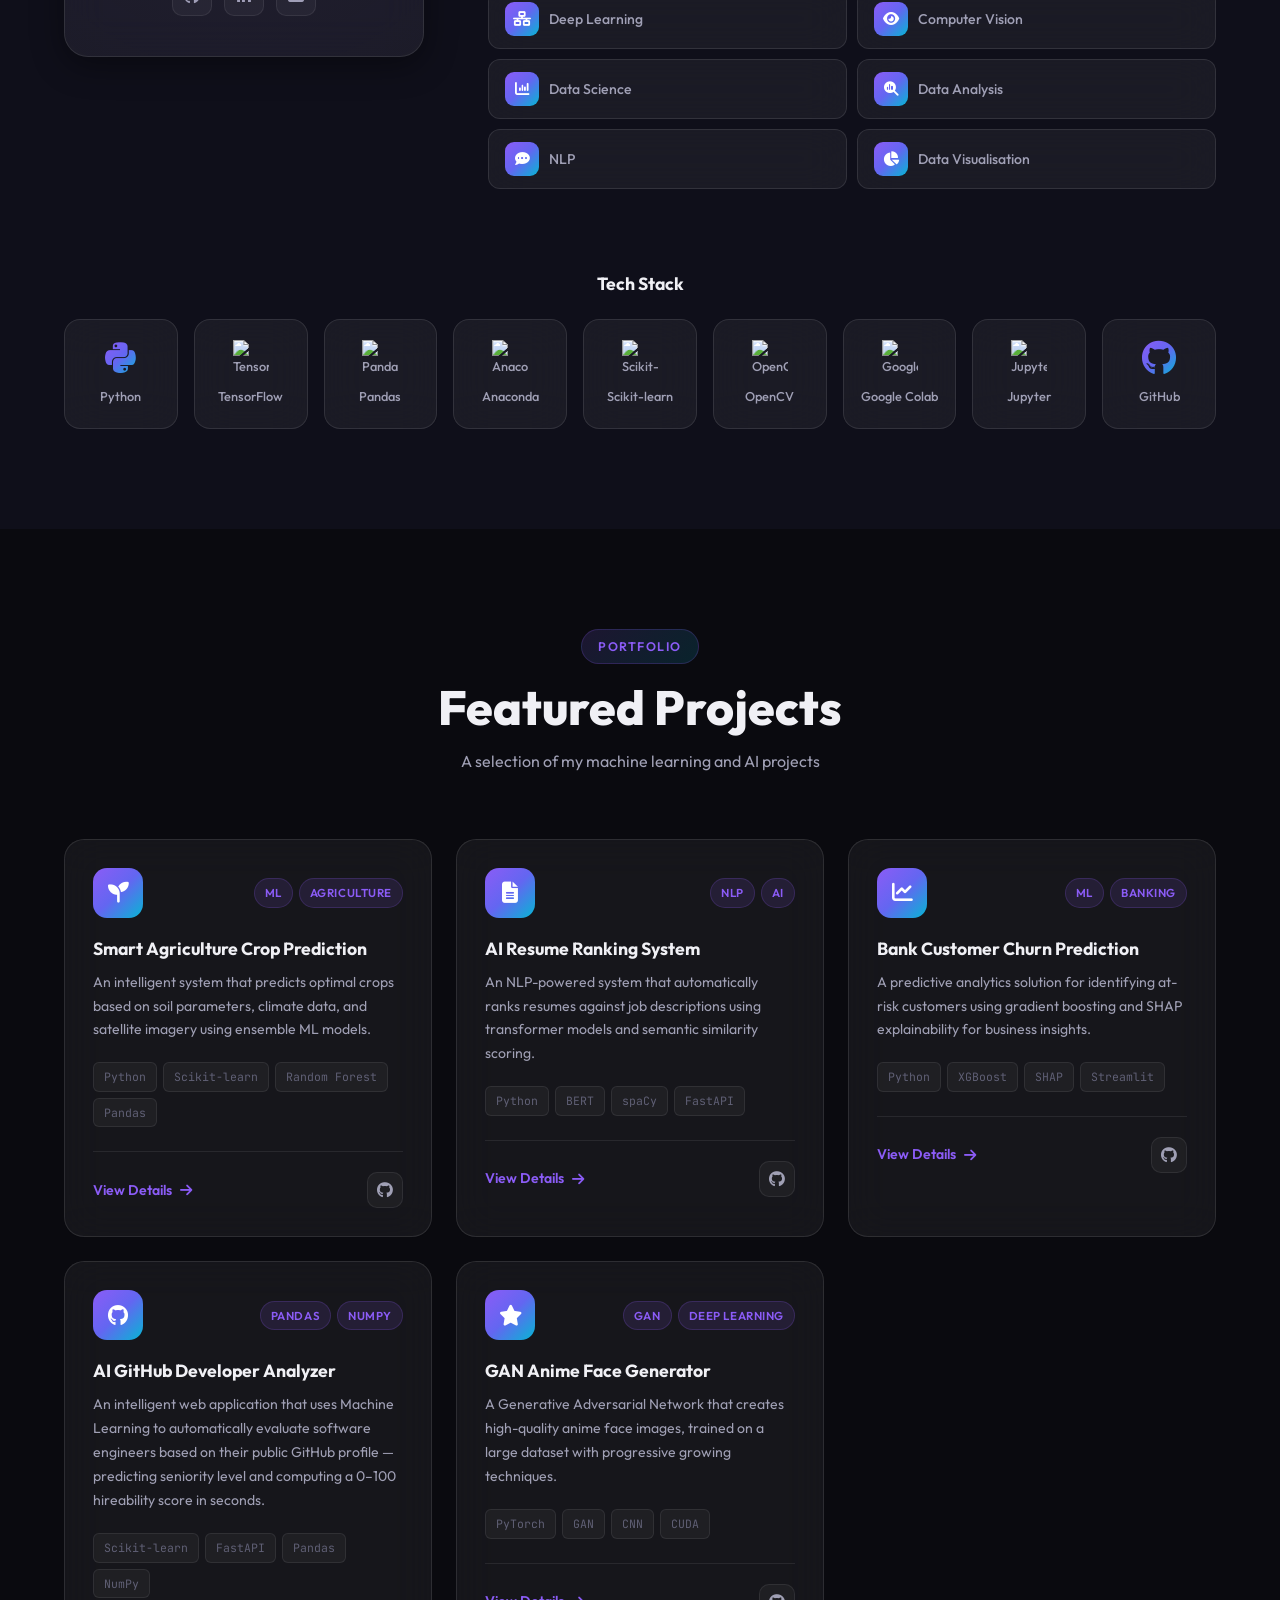
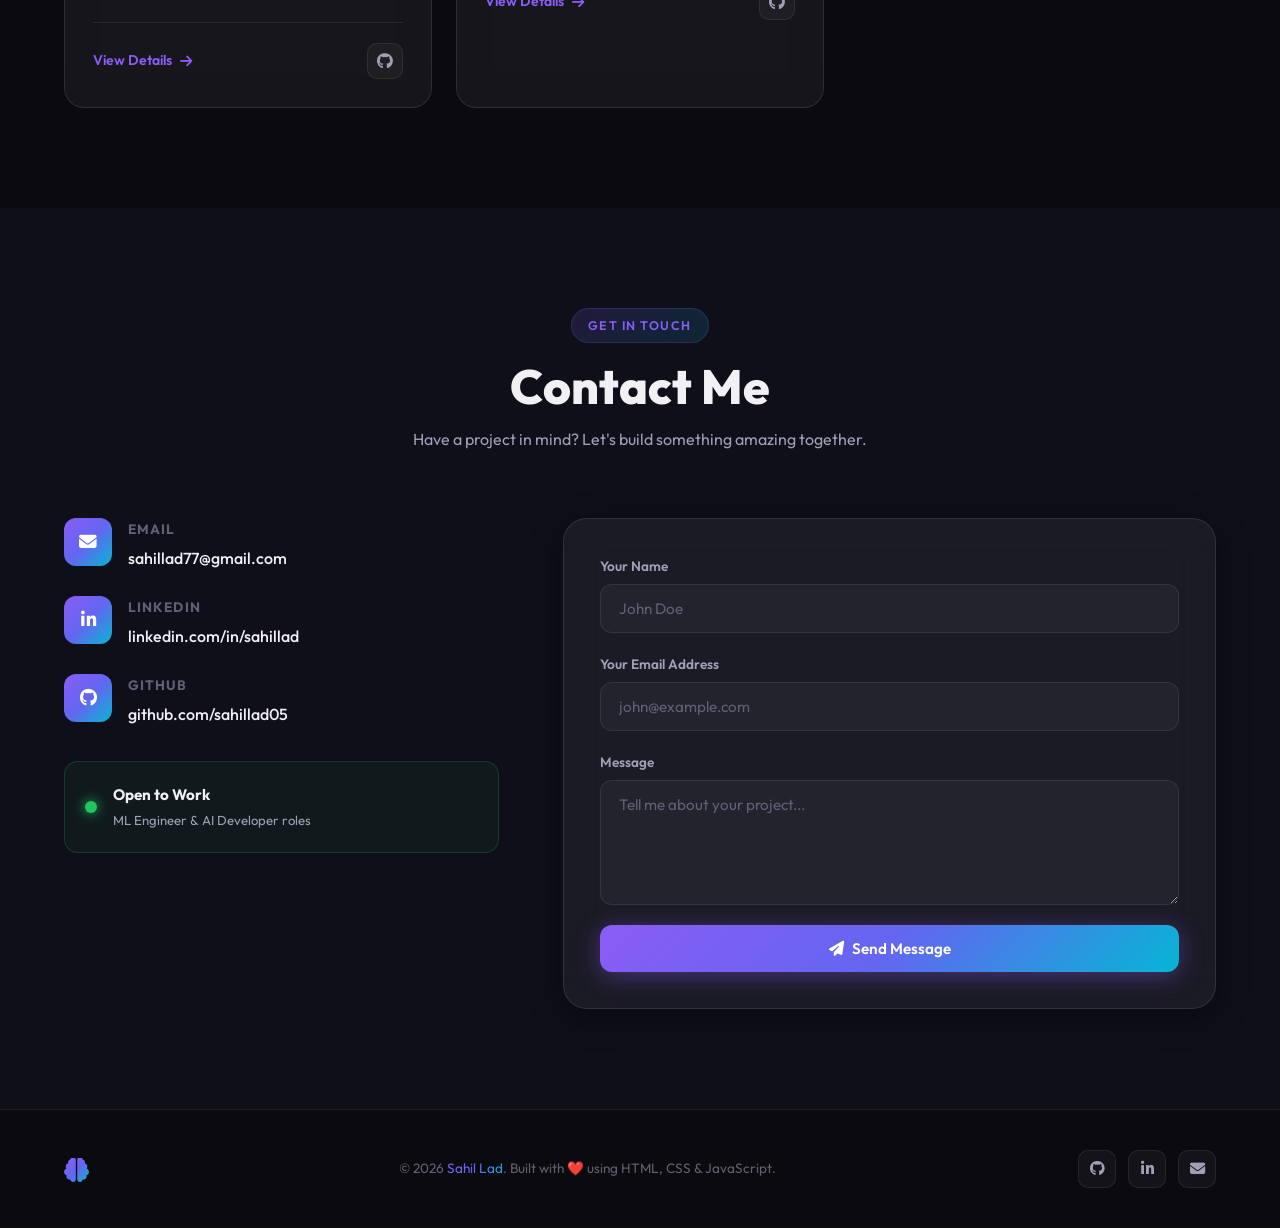
==== commit ff1e2a46: "make changes in index file... add git hub repo link" ====
--- a/index.html
+++ b/index.html
@@ -340,7 +340,7 @@
             <a href="projects/smart-agriculture.html" class="btn-card">
               View Details <i class="fa-solid fa-arrow-right"></i>
             </a>
-            <a href="#" class="btn-card-icon" aria-label="GitHub">
+            <a href="https://github.com/sahillad05/smart-agriculture-api" class="btn-card-icon" aria-label="GitHub">
               <i class="fa-brands fa-github"></i>
             </a>
           </div>
@@ -373,7 +373,7 @@
             <a href="projects/ai-resume-ranking.html" class="btn-card">
               View Details <i class="fa-solid fa-arrow-right"></i>
             </a>
-            <a href="#" class="btn-card-icon" aria-label="GitHub">
+            <a href="https://github.com/sahillad05/ai-resume-ranking-system" class="btn-card-icon" aria-label="GitHub">
               <i class="fa-brands fa-github"></i>
             </a>
           </div>
@@ -388,7 +388,7 @@
             </div>
             <div class="card-tags">
               <span class="tag">ML</span>
-              <span class="tag">Business</span>
+              <span class="tag">Banking</span>
             </div>
           </div>
           <h3 class="card-title">Bank Customer Churn Prediction</h3>
@@ -406,7 +406,7 @@
             <a href="projects/customer-churn.html" class="btn-card">
               View Details <i class="fa-solid fa-arrow-right"></i>
             </a>
-            <a href="#" class="btn-card-icon" aria-label="GitHub">
+            <a href="https://github.com/sahillad05/bank-customer-churn-mlops" class="btn-card-icon" aria-label="GitHub">
               <i class="fa-brands fa-github"></i>
             </a>
           </div>
@@ -440,7 +440,8 @@
             <a href="projects/ai-github-developer-analyzer.html" class="btn-card">
               View Details <i class="fa-solid fa-arrow-right"></i>
             </a>
-            <a href="#" class="btn-card-icon" aria-label="GitHub">
+            <a href="https://github.com/sahillad05/ai-github-developer-analyzer" class="btn-card-icon"
+              aria-label="GitHub">
               <i class="fa-brands fa-github"></i>
             </a>
           </div>
@@ -473,7 +474,7 @@
             <a href="projects/gan-anime-face.html" class="btn-card">
               View Details <i class="fa-solid fa-arrow-right"></i>
             </a>
-            <a href="#" class="btn-card-icon" aria-label="GitHub">
+            <a href="https://github.com/sahillad05/anime-art-gan" class="btn-card-icon" aria-label="GitHub">
               <i class="fa-brands fa-github"></i>
             </a>
           </div>
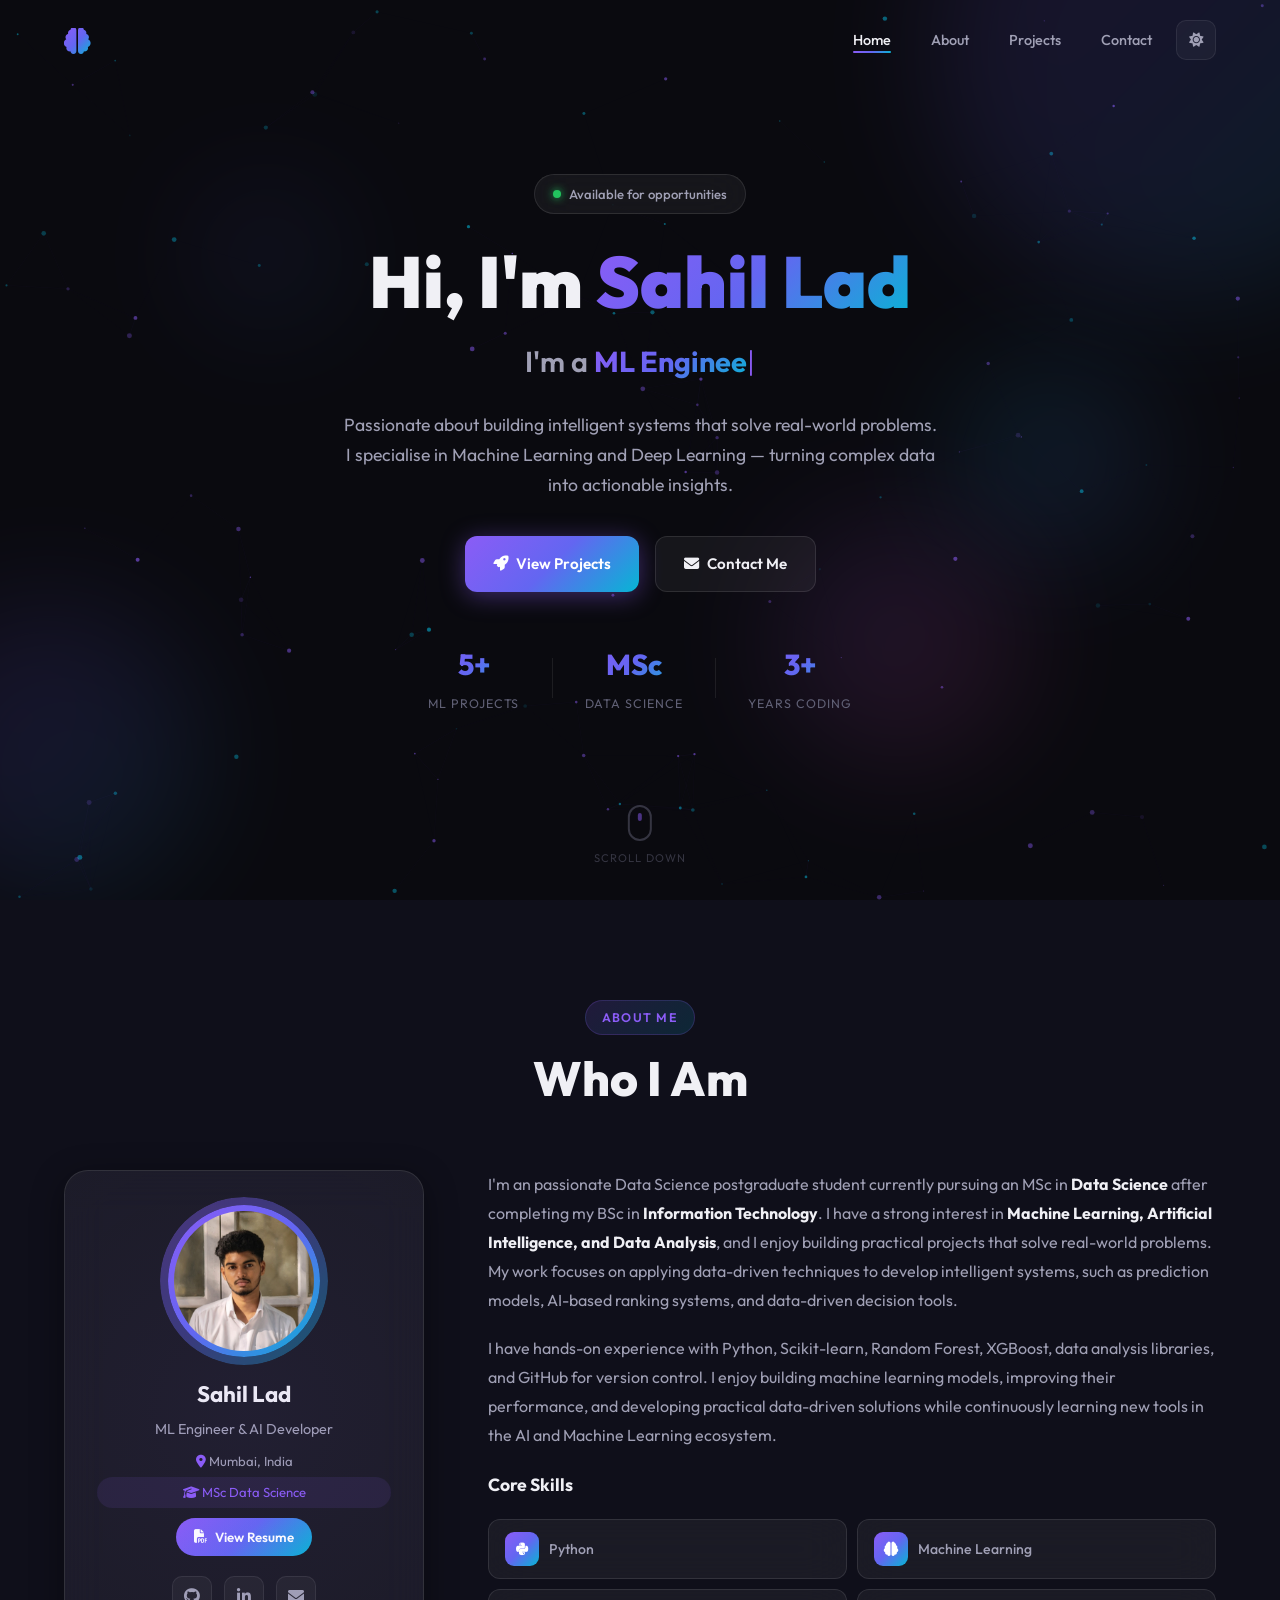
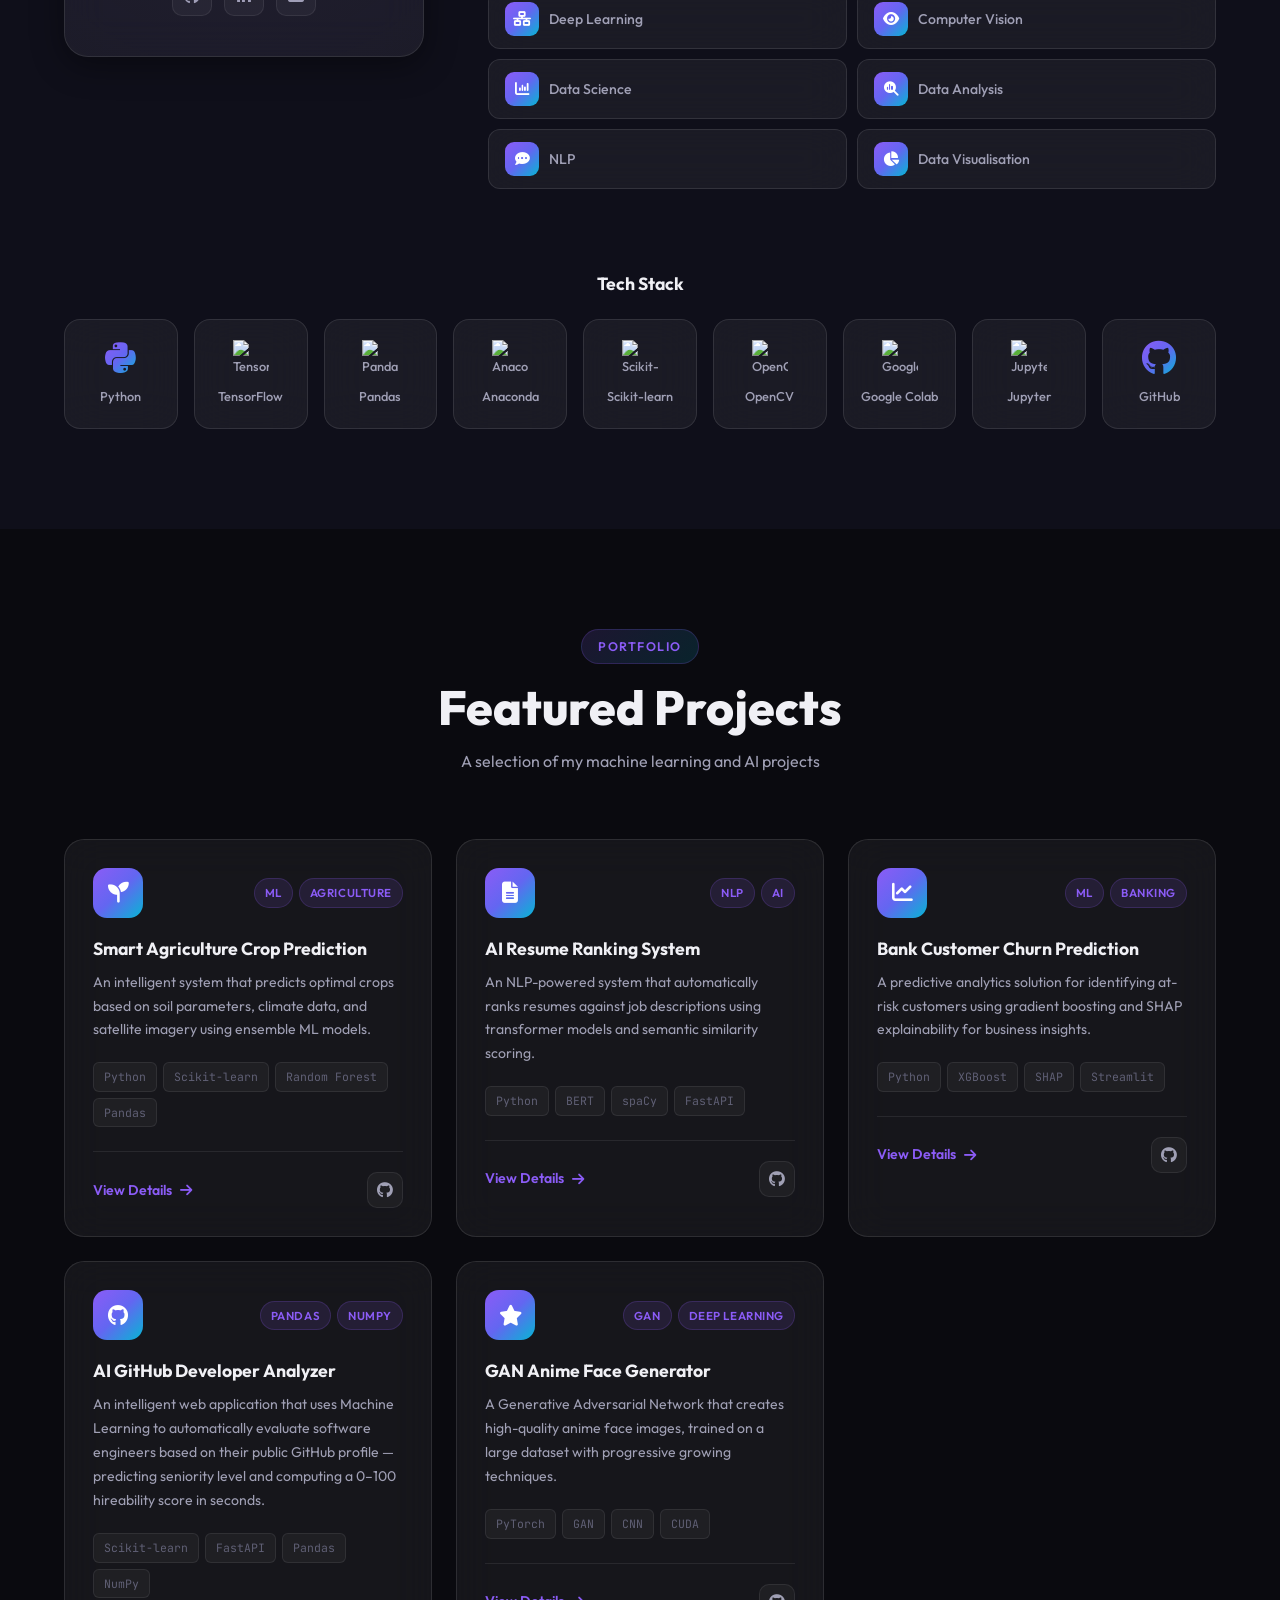
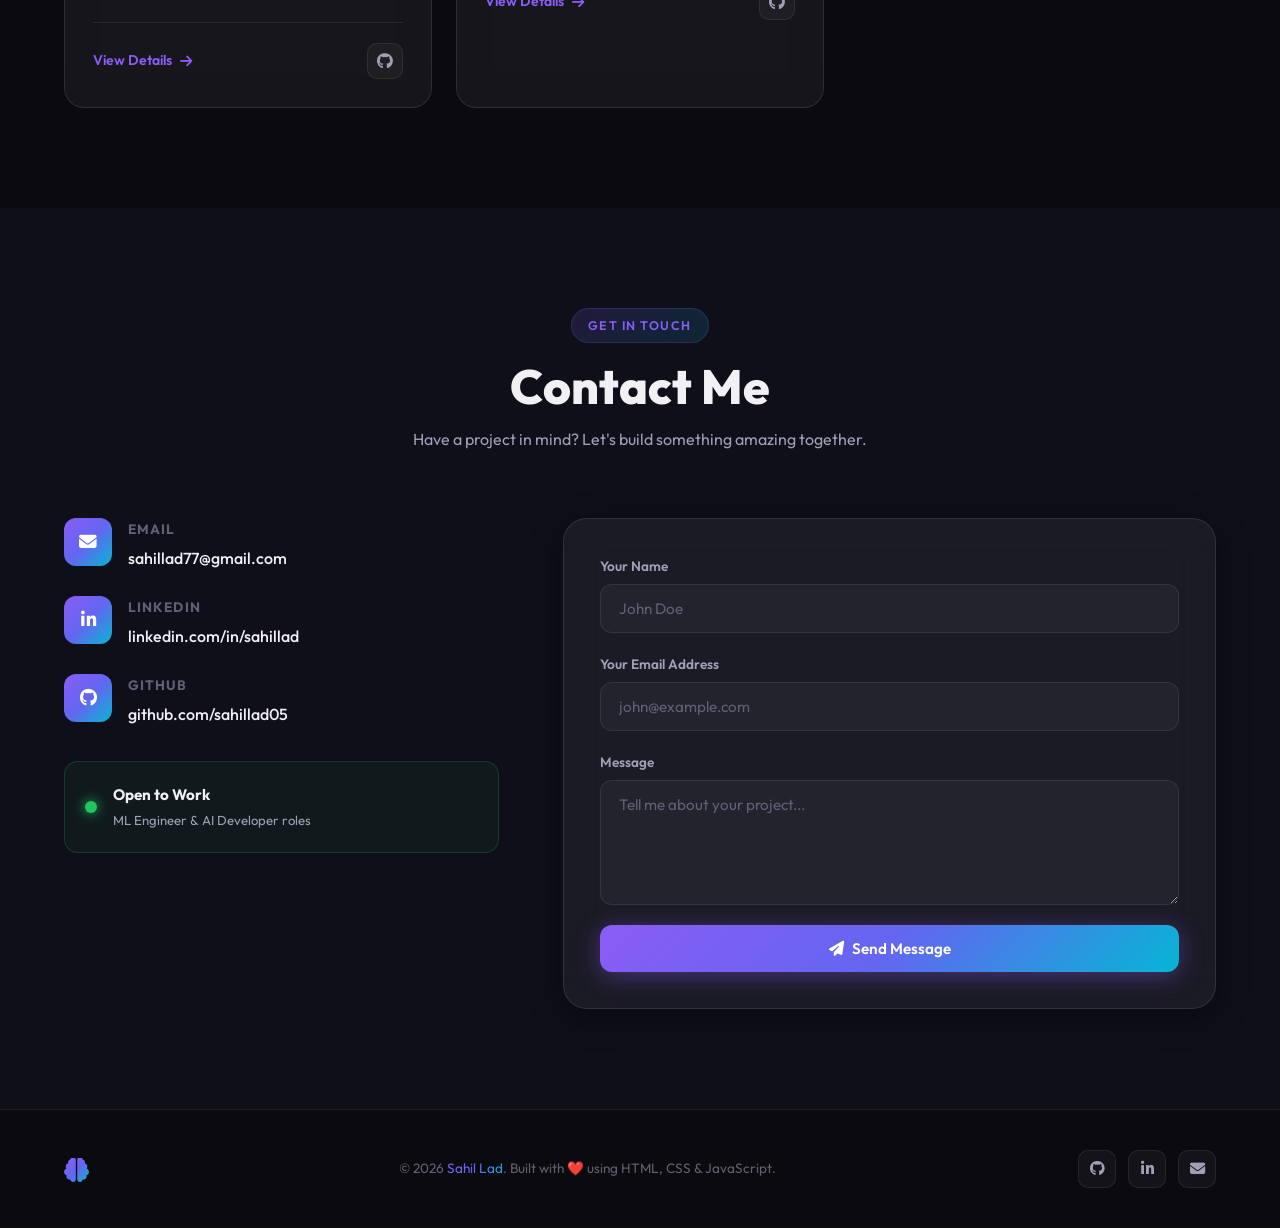
==== commit 3e654f78: "solve deploy issue" ====
--- a/index.html
+++ b/index.html
@@ -538,7 +538,7 @@
 
         <!-- Right: Form -->
         <div class="contact-form-wrap reveal">
-          <form id="contact-form" class="contact-form" novalidate>
+          <form id="contact-form" action="mailto:sahillad77@gmail.com" method="post" enctype="text/plain" class="contact-form" novalidate>
             <div class="form-group">
               <label for="name">Your Name</label>
               <input type="text" id="name" name="name" placeholder="John Doe" required />
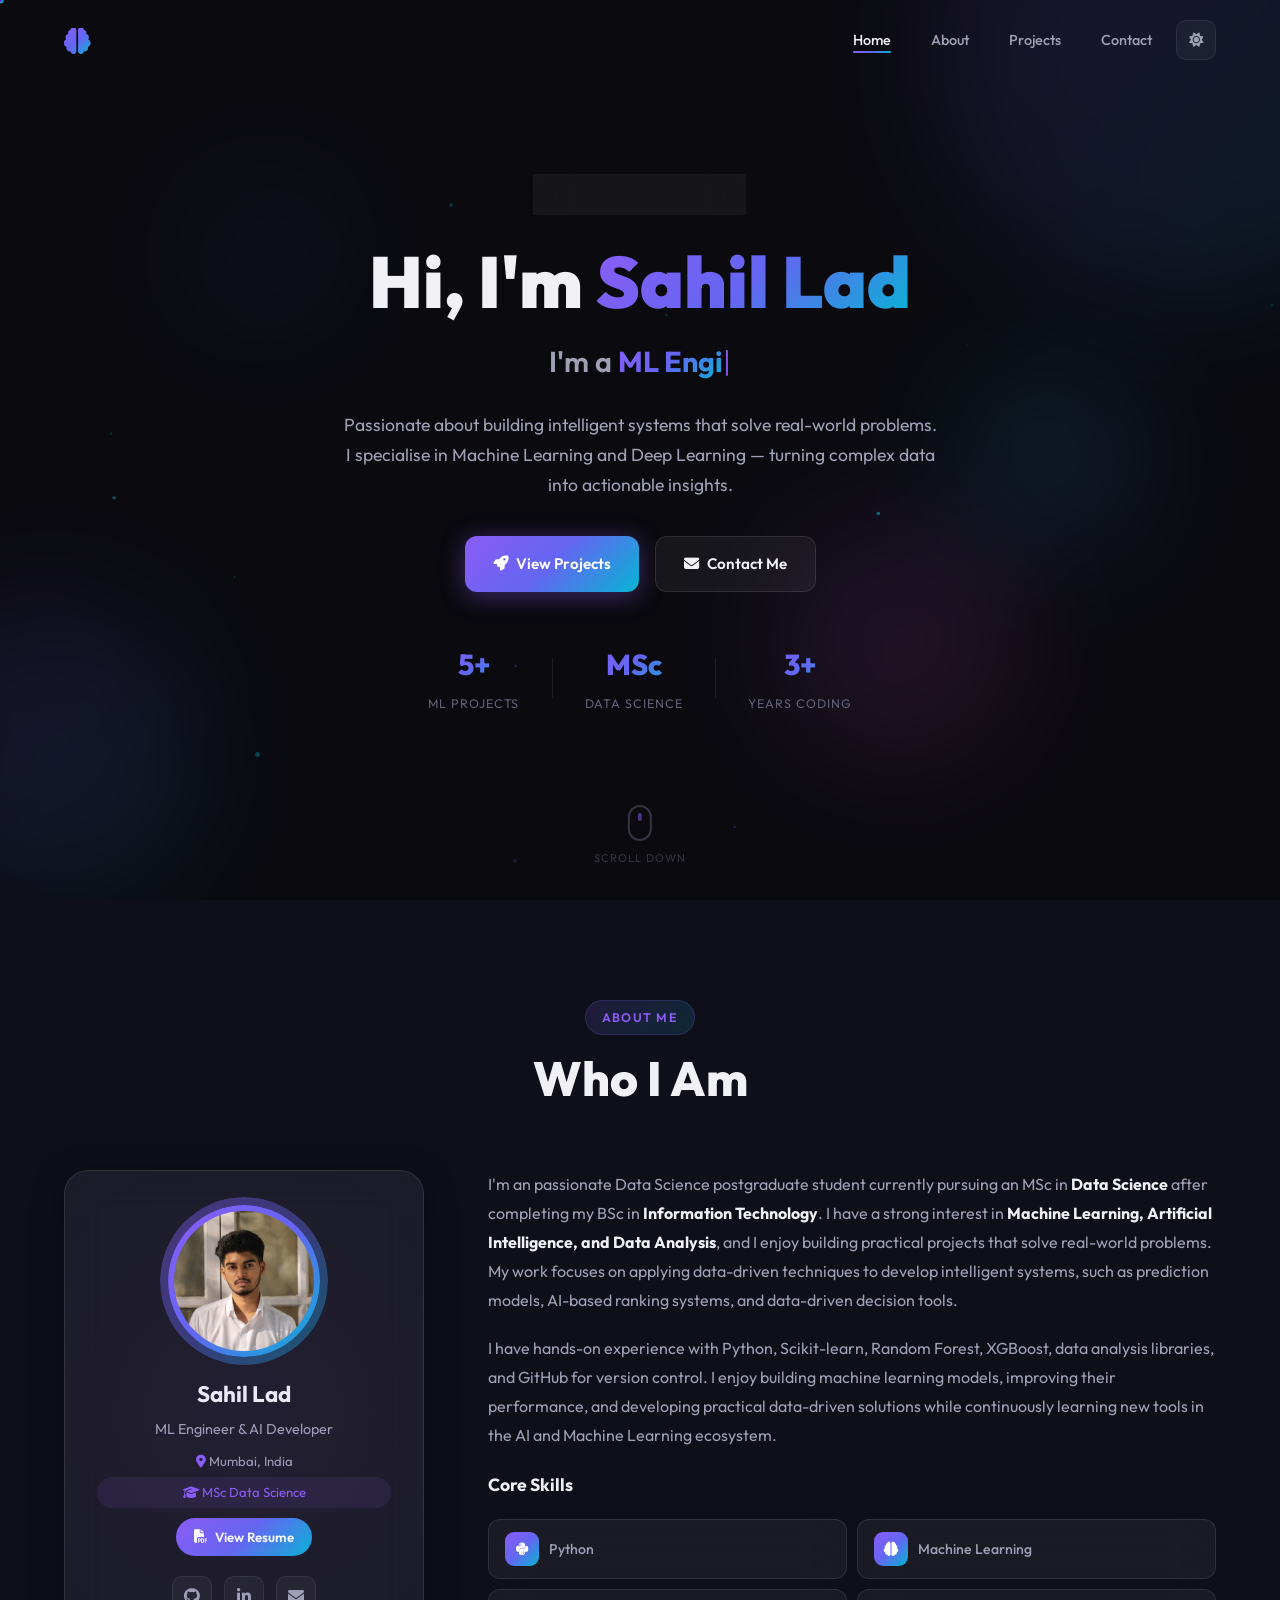
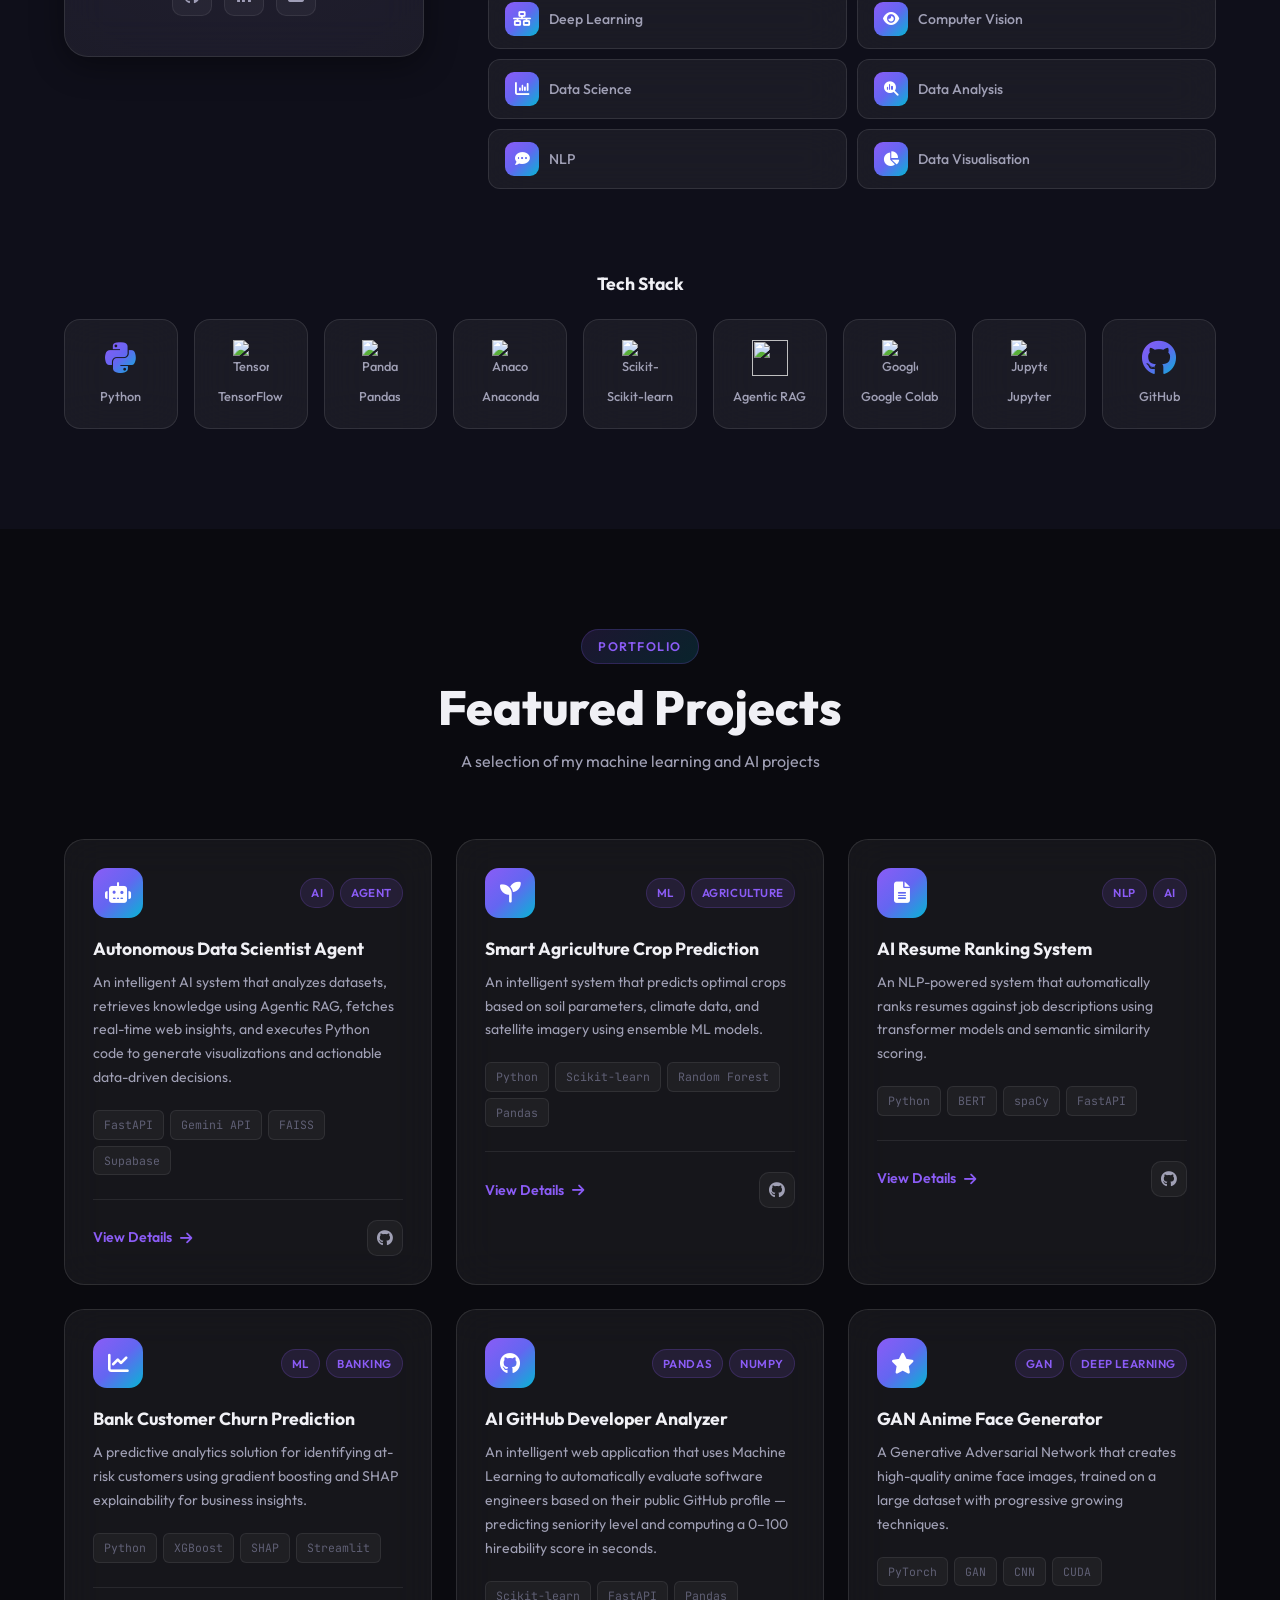
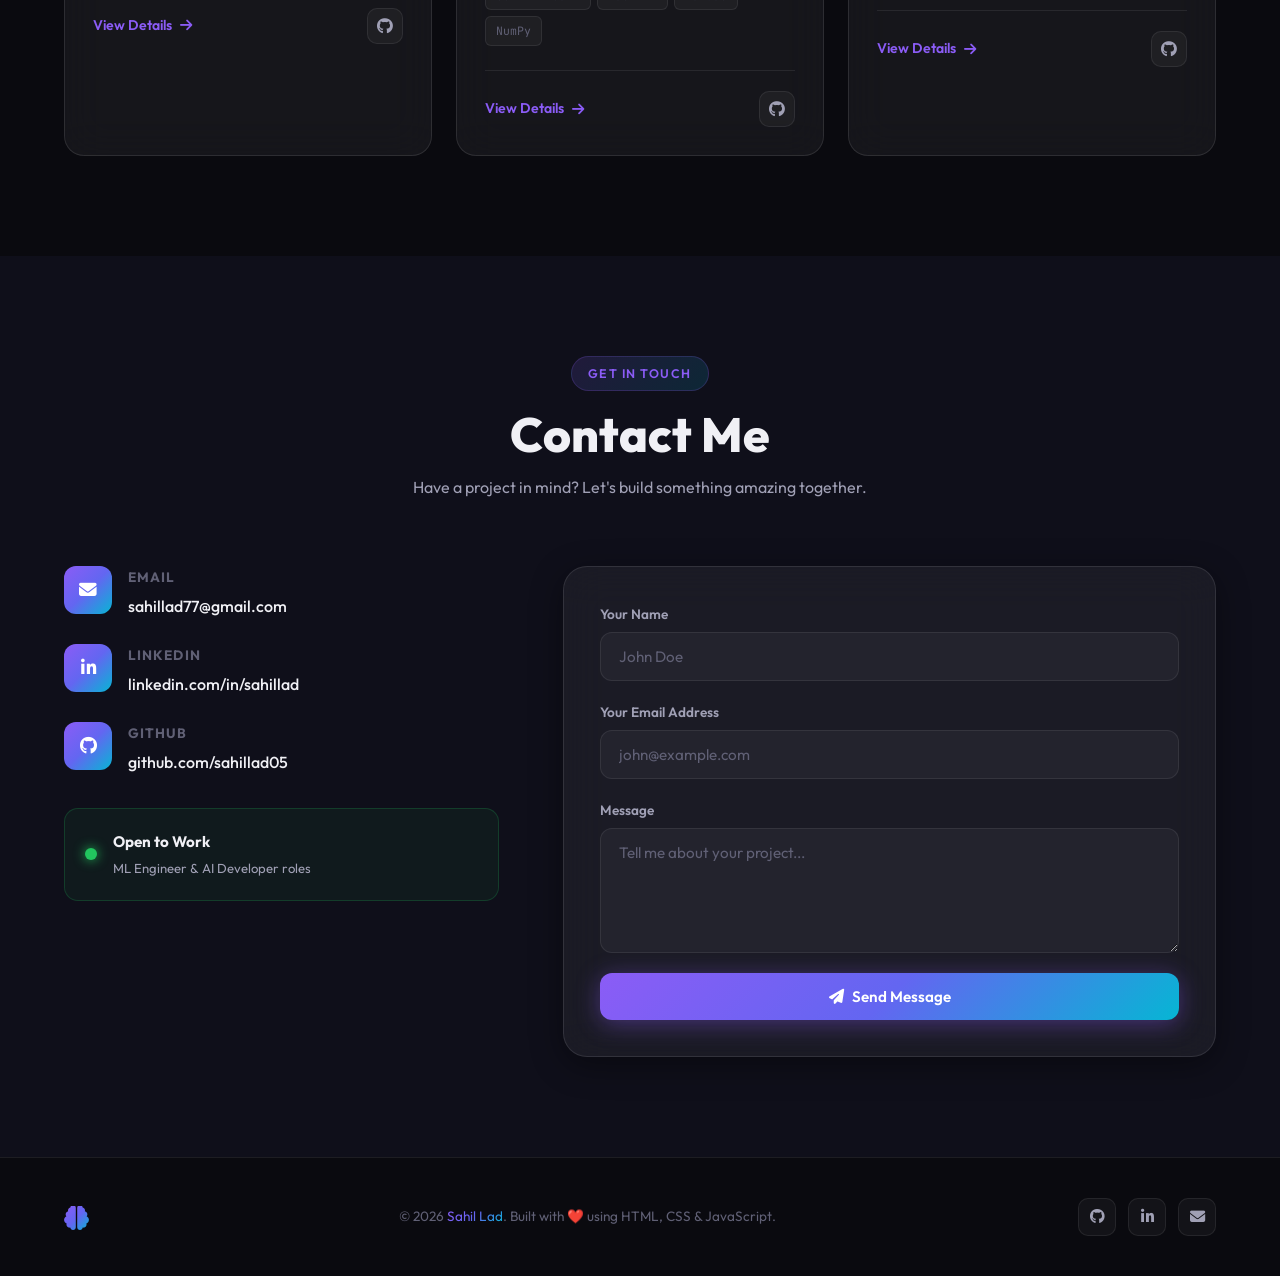
==== commit 1f748671: "agentic-rag-data-analyst project add" ====
--- a/index.html
+++ b/index.html
@@ -276,10 +276,9 @@
               alt="Scikit-learn" class="tech-img" />
             <span>Scikit-learn</span>
           </div>
-          <div class="tech-card" data-tilt>
-            <img src="https://cdn.jsdelivr.net/gh/devicons/devicon/icons/opencv/opencv-original.svg" alt="OpenCV"
-              class="tech-img" />
-            <span>OpenCV</span>
+          <div class="tech-card highlight" data-tilt>
+            <img src="https://img.icons8.com/fluency/96/artificial-intelligence.png" class="tech-img" />
+            <span>Agentic RAG</span>
           </div>
           <div class="tech-card" data-tilt>
             <img src="https://upload.wikimedia.org/wikipedia/commons/d/d0/Google_Colaboratory_SVG_Logo.svg"
@@ -318,6 +317,41 @@
           <div class="card-glow"></div>
           <div class="card-header">
             <div class="card-icon-wrap">
+              <i class="fa-solid fa-robot card-icon"></i>
+            </div>
+            <div class="card-tags">
+              <span class="tag">AI</span>
+              <span class="tag">Agent</span>
+            </div>
+          </div>
+          <h3 class="card-title">Autonomous Data Scientist Agent</h3>
+          <p class="card-desc">
+            An intelligent AI system that analyzes datasets, retrieves knowledge using
+            Agentic RAG, fetches real-time web insights, and executes Python code to
+            generate visualizations and actionable data-driven decisions.
+          </p>
+          <div class="card-tech">
+            <span class="tech-tag">FastAPI</span>
+            <span class="tech-tag">Gemini API</span>
+            <span class="tech-tag">FAISS</span>
+            <span class="tech-tag">Supabase</span>
+          </div>
+          <div class="card-footer">
+            <a href="projects/agentic-rag-data-analyst.html" class="btn-card">
+              View Details <i class="fa-solid fa-arrow-right"></i>
+            </a>
+            <a href="https://github.com/sahillad05/agentic-rag-data-analyst" class="btn-card-icon" aria-label="GitHub">
+              <i class="fa-brands fa-github"></i>
+            </a>
+          </div>
+        </div>
+
+
+        <!-- Project 2 -->
+        <div class="project-card reveal" data-tilt>
+          <div class="card-glow"></div>
+          <div class="card-header">
+            <div class="card-icon-wrap">
               <i class="fa-solid fa-seedling card-icon"></i>
             </div>
             <div class="card-tags">
@@ -346,7 +380,7 @@
           </div>
         </div>
 
-        <!-- Project 2 -->
+        <!-- Project 3 -->
         <div class="project-card reveal" data-tilt>
           <div class="card-glow"></div>
           <div class="card-header">
@@ -379,7 +413,7 @@
           </div>
         </div>
 
-        <!-- Project 3 -->
+        <!-- Project 4 -->
         <div class="project-card reveal" data-tilt>
           <div class="card-glow"></div>
           <div class="card-header">
@@ -412,7 +446,7 @@
           </div>
         </div>
 
-        <!-- Project 4 -->
+        <!-- Project 5 -->
         <div class="project-card reveal" data-tilt>
           <div class="card-glow"></div>
           <div class="card-header">
@@ -447,7 +481,7 @@
           </div>
         </div>
 
-        <!-- Project 5 -->
+        <!-- Project 6 -->
         <div class="project-card reveal" data-tilt>
           <div class="card-glow"></div>
           <div class="card-header">
@@ -538,7 +572,8 @@
 
         <!-- Right: Form -->
         <div class="contact-form-wrap reveal">
-          <form id="contact-form" action="mailto:sahillad77@gmail.com" method="post" enctype="text/plain" class="contact-form" novalidate>
+          <form id="contact-form" action="mailto:sahillad77@gmail.com" method="post" enctype="text/plain"
+            class="contact-form" novalidate>
             <div class="form-group">
               <label for="name">Your Name</label>
               <input type="text" id="name" name="name" placeholder="John Doe" required />
